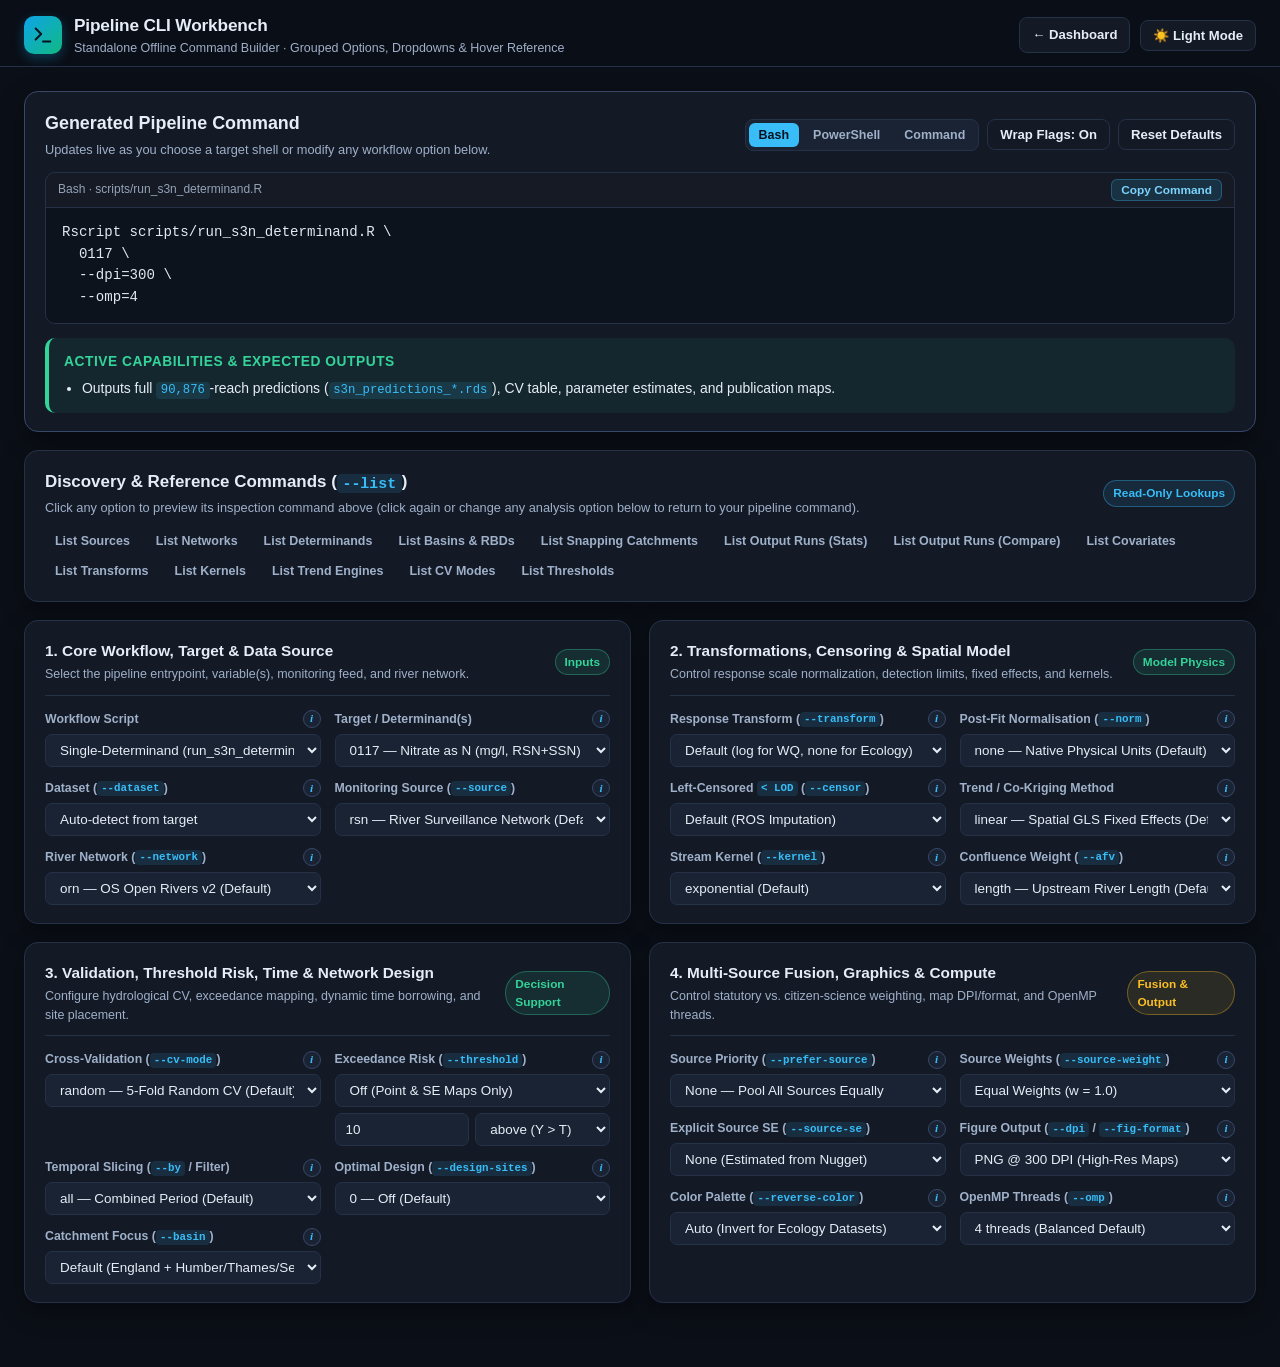
==== cli_workbench/index.html @ 7b0be0b6 "Add web based CLI command picker tool" ====
<!DOCTYPE html>
<html lang="en" data-theme="dark">
<head>
  <meta charset="UTF-8" />
  <meta name="viewport" content="width=device-width, initial-scale=1.0" />
  <title>Pipeline CLI Workbench &middot; Spatial Stream Network Modelling</title>
  <link rel="stylesheet" href="styles.css" />
</head>
<body>

  <!-- Sticky Top Chrome -->
  <header class="top-chrome">
    <div class="header-bar">
      <div class="brand-wrap">
        <div class="brand-logo" aria-hidden="true">
          <svg width="22" height="22" viewBox="0 0 24 24" fill="none" stroke="#06131f" stroke-width="2.2" stroke-linecap="round" stroke-linejoin="round">
            <polyline points="4 17 10 11 4 5"></polyline>
            <line x1="12" y1="19" x2="20" y2="19"></line>
          </svg>
        </div>
        <div>
          <h1 class="brand-title">Pipeline CLI Workbench</h1>
          <p class="brand-sub">Standalone Offline Command Builder &middot; Grouped Options, Dropdowns &amp; Hover Reference</p>
        </div>
      </div>

      <div class="header-controls">
        <a class="btn" href="../modelling_dashboard/index.html" title="Open the Case-Study Modelling Dashboard (when available)">&larr; Dashboard</a>
        <button id="themeToggleBtn" class="btn" type="button" title="Toggle Dark / Light Theme">☀️ Light Mode</button>
      </div>
    </div>
  </header>

  <main class="main-wrap">

    <!-- 1. GENERATED COMMAND BOX (TOP, FULL WIDTH) -->
    <section class="card wb-command-card" aria-labelledby="cmdHeading">
      <div class="card-header">
        <div>
          <h2 id="cmdHeading" class="card-title" style="font-size:1.12rem;">Generated Pipeline Command</h2>
          <p style="margin:2px 0 0; font-size:0.80rem; color:var(--text-secondary);">Updates live as you choose a target shell or modify any workflow option below.</p>
        </div>
        <div class="wb-cmd-controls">
          <div id="wbShellBtns" class="fig-toggle-bar" role="group" aria-label="Target Shell">
            <button class="fig-toggle-btn active" type="button" data-shell="bash">Bash</button>
            <button class="fig-toggle-btn" type="button" data-shell="powershell">PowerShell</button>
            <button class="fig-toggle-btn" type="button" data-shell="cmd">Command</button>
          </div>
          <button id="wbWrapToggleBtn" class="btn" type="button" title="Switch between single-line and multi-line wrapped command">Wrap Flags: On</button>
          <button id="wbResetBtn" class="btn" type="button" title="Reset all options to default values">Reset Defaults</button>
        </div>
      </div>

      <div id="wbWinRBar" class="wb-win-r-bar" hidden>
        <label id="wbWinFullPathLabel" class="wb-win-toggle" for="wbWinFullPath">
          <input id="wbWinFullPath" type="checkbox" />
          <span>Use full <code>Rscript.exe</code> path (if not in PATH)</span>
        </label>
        <div id="wbWinRVersionWrap" class="wb-win-version-wrap is-disabled">
          <label for="wbRVersionSel">R Version:</label>
          <select id="wbRVersionSel" disabled>
            <option value="4.5.0">4.5.0</option>
            <option value="4.4.3" selected>4.4.3</option>
            <option value="4.4.2">4.4.2</option>
            <option value="4.4.1">4.4.1</option>
            <option value="4.4.0">4.4.0</option>
            <option value="4.3.3">4.3.3</option>
            <option value="custom">Custom version or path...</option>
          </select>
          <input id="wbRVersionCustom" type="text" value="" placeholder="e.g. 4.5.1 or D:\R\R-4.4.3\bin\x64\Rscript.exe" hidden disabled />
        </div>
        <span class="info-wrap">
          <button type="button" class="info-tip-btn" aria-label="Info about Windows Rscript path">i</button>
          <span class="info-popover"><strong>Windows Rscript Path</strong>CRAN's Windows installer does not add <code>Rscript.exe</code> to <code>PATH</code> automatically. Enable this option to emit the full path under <code>C:\Program Files\R\R-&lt;ver&gt;\bin\x64\Rscript.exe</code> (using PowerShell's <code>&amp; "..."</code> call operator or Command Prompt's quoted <code>"..."</code>). Choose <em>Custom...</em> for any other version or custom install directory.</span>
        </span>
      </div>

      <div class="code-wrap" style="margin-top:4px;">
        <div class="code-bar">
          <span id="wbCmdTargetScript">Bash &middot; scripts/run_s3n_determinand.R</span>
          <button class="copy-btn" data-copy-target="wbOutputCmd">Copy Command</button>
        </div>
        <pre id="wbOutputCmd" class="wb-cmd-pre"></pre>
      </div>

      <div id="wbNotes" class="interp-box" style="margin-top:12px;">
        <h4>Active Capabilities &amp; Expected Outputs</h4>
        <ul id="wbNotesList"></ul>
      </div>
    </section>

    <!-- 2. DISCOVERY & INSPECTION COMMANDS (--list) -->
    <section id="wbDiscoveryCard" class="card wb-discovery-card" aria-labelledby="discoveryHeading">
      <div class="card-header">
        <div>
          <h2 id="discoveryHeading" class="card-title">Discovery &amp; Reference Commands (<code>--list</code>)</h2>
          <p style="margin:2px 0 0; font-size:0.80rem; color:var(--text-secondary);">Click any option to preview its inspection command above (click again or change any analysis option below to return to your pipeline command).</p>
        </div>
        <span class="pill pill-blue">Read-Only Lookups</span>
      </div>

      <div id="wbListBtns" class="wb-list-btns" role="group" aria-label="List Commands">
        <button class="fig-toggle-btn" type="button" data-list-cmd="sources">List Sources</button>
        <button class="fig-toggle-btn" type="button" data-list-cmd="networks">List Networks</button>
        <button class="fig-toggle-btn" type="button" data-list-cmd="determinands">List Determinands</button>
        <button class="fig-toggle-btn" type="button" data-list-cmd="basins">List Basins &amp; RBDs</button>
        <button class="fig-toggle-btn" type="button" data-list-cmd="catchments">List Snapping Catchments</button>
        <button class="fig-toggle-btn" type="button" data-list-cmd="outputs">List Output Runs (Stats)</button>
        <button class="fig-toggle-btn" type="button" data-list-cmd="comparisons">List Output Runs (Compare)</button>
        <button class="fig-toggle-btn" type="button" data-list-cmd="vars">List Covariates</button>
        <button class="fig-toggle-btn" type="button" data-list-cmd="transforms">List Transforms</button>
        <button class="fig-toggle-btn" type="button" data-list-cmd="kernels">List Kernels</button>
        <button class="fig-toggle-btn" type="button" data-list-cmd="trends">List Trend Engines</button>
        <button class="fig-toggle-btn" type="button" data-list-cmd="cv">List CV Modes</button>
        <button class="fig-toggle-btn" type="button" data-list-cmd="thresholds">List Thresholds</button>
      </div>
    </section>

    <!-- 3. CONFIGURE ANALYSIS (ORGANISED BY FUNCTION / ABILITY) -->
    <section aria-label="Configure Analysis">
      <div class="wb-sections-grid">

        <!-- GROUP 1: CORE WORKFLOW, TARGET & DATA SOURCE -->
        <div class="wb-group-card">
          <div class="wb-group-head">
            <div>
              <h3 class="wb-group-title">1. Core Workflow, Target &amp; Data Source</h3>
              <p class="wb-group-sub">Select the pipeline entrypoint, variable(s), monitoring feed, and river network.</p>
            </div>
            <span class="pill pill-green">Inputs</span>
          </div>
          <div class="form-grid">
            <div class="field" data-applies="all">
              <div class="field-head">
                <label for="wbMode">Workflow Script</label>
                <span class="info-wrap">
                  <button type="button" class="info-tip-btn" aria-label="Info about Workflow Script">i</button>
                  <span class="info-popover"><strong>Workflow Entrypoint</strong><code>run_s3n_determinand.R</code> fits univariate S3N models + maps. <code>run_s3n_cokriging.R</code> fits multivariate Factor-LMC / Colocated co-kriging across 2+ targets. <code>01_preprocess_orn.py</code> snaps monitoring stations onto ORN v2 and computes topology/AFV tables.</span>
                </span>
              </div>
              <select id="wbMode">
                <option value="det">Single-Determinand (run_s3n_determinand.R)</option>
                <option value="cokrig">Multivariate Co-Kriging (run_s3n_cokriging.R)</option>
                <option value="prep">Preprocessing &amp; Snapping (01_preprocess_orn.py)</option>
              </select>
            </div>

            <div class="field" data-applies="det,cokrig">
              <div class="field-head">
                <label for="wbTargetSel">Target / Determinand(s)</label>
                <span class="info-wrap">
                  <button type="button" class="info-tip-btn" aria-label="Info about Target determinands">i</button>
                  <span class="info-popover"><strong>Target Code(s)</strong>Includes all numerical RSN &amp; SSN determinands grouped by category: <strong>Water Quality</strong> (nutrients, ions, metals, pesticides, PFAS), <strong>Biology</strong> (<code>inverts</code>, <code>macrophytes</code>, <code>diatoms</code>), <strong>Habitat</strong> (<code>rhs</code>), <strong>Organics</strong> (<code>lcms</code>), and Co-Kriging suites. Select a specific <code>--dataset</code> to filter the list, or choose <em>Custom...</em>.</span>
                </span>
              </div>
              <select id="wbTargetSel">
                <option value="0117">0117 — Nitrate as N (mg/l, RSN+SSN)</option>
                <option value="custom">Custom determinand code / CAS / index...</option>
              </select>
              <input id="wbTargetCustom" class="wb-custom-sub" type="text" value="0117" placeholder="e.g. 0117, whpt_aspt, or 206440 (LCMS CAS)" hidden />
            </div>

            <div class="field" data-applies="all">
              <div class="field-head">
                <label for="wbDataset">Dataset (<code>--dataset</code>)</label>
                <span class="info-wrap">
                  <button type="button" class="info-tip-btn" aria-label="Info about Dataset flag">i</button>
                  <span class="info-popover"><strong>Observation Modality (<code>--dataset</code>)</strong>Routes to the appropriate sample table: <code>wq</code> (water chemistry), <code>inverts</code> (WHPT), <code>diatoms</code>, <code>macrophytes</code>, <code>rhs</code> (River Habitat), or <code>lcms</code> (organic pollutants). <em>Auto-detect</em> infers the dataset automatically from target code.</span>
                </span>
              </div>
              <select id="wbDataset">
                <option value="auto">Auto-detect from target</option>
                <option value="wq">wq (Water Chemistry)</option>
                <option value="inverts">inverts (Macroinvertebrates)</option>
                <option value="diatoms">diatoms (Diatom Indices)</option>
                <option value="macrophytes">macrophytes (Macrophyte Indices)</option>
                <option value="rhs">rhs (River Habitat Surveys)</option>
                <option value="lcms">lcms (LCMS/GCMS Organics)</option>
              </select>
            </div>

            <div class="field" data-applies="all">
              <div class="field-head">
                <label for="wbSourceSel">Monitoring Source (<code>--source</code>)</label>
                <span class="info-wrap">
                  <button type="button" class="info-tip-btn" aria-label="Info about Source flag">i</button>
                  <span class="info-popover"><strong>Sample Network (<code>--source</code>)</strong>Combine networks with <code>+</code>. Options include statutory <code>rsn</code> (River Surveillance Network), <code>ssn</code> (Small Streams), <code>rss</code> (union), and custom/citizen feeds like <code>waterblitz_tobit</code> prepared with <code>format_custom_data.py</code>.</span>
                </span>
              </div>
              <select id="wbSourceSel">
                <option value="rsn">rsn — River Surveillance Network (Default)</option>
                <option value="ssn">ssn — Small Streams Network</option>
                <option value="rss">rss — Statutory Union (RSN + SSN)</option>
                <option value="rsn+ssn">rsn+ssn — Composite RSN + SSN</option>
                <option value="rsn+ssn+waterblitz_tobit">rsn+ssn+waterblitz_tobit — Statutory + Citizen Fusion</option>
                <option value="custom">Custom source spec...</option>
              </select>
              <input id="wbSourceCustom" class="wb-custom-sub" type="text" value="rsn" placeholder="e.g. rsn+my_custom_source" hidden />
            </div>

            <div class="field" data-applies="all">
              <div class="field-head">
                <label for="wbNetworkSel">River Network (<code>--network</code>)</label>
                <span class="info-wrap">
                  <button type="button" class="info-tip-btn" aria-label="Info about Network flag">i</button>
                  <span class="info-popover"><strong>Stream Topology (<code>--network</code>)</strong><code>orn</code> selects England's Ordnance Survey Open Rivers Network v2 (<code>90,876+</code> directed reaches). Switch to <em>Custom...</em> for a Bring-Your-Own-Water-Network (<code>BYOWN</code>) profile registered in <code>configs/networks/</code>.</span>
                </span>
              </div>
              <select id="wbNetworkSel">
                <option value="orn">orn — OS Open Rivers v2 (Default)</option>
                <option value="custom">Custom BYOWN network ID...</option>
              </select>
              <input id="wbNetworkCustom" class="wb-custom-sub" type="text" value="" placeholder="e.g. my_basin_net" hidden />
            </div>
          </div>
        </div>

        <!-- GROUP 2: TRANSFORM, CENSORING & SPATIAL ENGINE -->
        <div class="wb-group-card">
          <div class="wb-group-head">
            <div>
              <h3 class="wb-group-title">2. Transformations, Censoring &amp; Spatial Model</h3>
              <p class="wb-group-sub">Control response scale normalization, detection limits, fixed effects, and kernels.</p>
            </div>
            <span class="pill pill-green">Model Physics</span>
          </div>
          <div class="form-grid">
            <div class="field" data-applies="all">
              <div class="field-head">
                <label for="wbTransform">Response Transform (<code>--transform</code>)</label>
                <span class="info-wrap">
                  <button type="button" class="info-tip-btn" aria-label="Info about Transform flag">i</button>
                  <span class="info-popover"><strong>Normalization Scale (<code>--transform</code>)</strong>Defaults to <code>log</code> for WQ (ensures positivity on skewed concentrations) and <code>none</code> for ecology. Use <code>boxcox</code> for Profile-MLE optimal power &lambda;, <code>yeojohnson</code> if data contain zeroes/negatives, or <code>sqrt</code> for moderate right skew.</span>
                </span>
              </div>
              <select id="wbTransform">
                <option value="default">Default (log for WQ, none for Ecology)</option>
                <option value="log">log — Natural Logarithm ln(y)</option>
                <option value="boxcox">boxcox — Profile-MLE Box-Cox (&lambda;)</option>
                <option value="yeojohnson">yeojohnson — Profile-MLE Yeo-Johnson</option>
                <option value="sqrt">sqrt — Square Root</option>
                <option value="cbrt">cbrt — Cube Root</option>
                <option value="logit">logit — Proportions / Bounded Indices</option>
                <option value="asin">asin — Arcsine Square-Root</option>
                <option value="none">none — Raw Un-Transformed Units</option>
              </select>
            </div>

            <div class="field" data-applies="det">
              <div class="field-head">
                <label for="wbNorm">Post-Fit Normalisation (<code>--norm</code>)</label>
                <span class="info-wrap">
                  <button type="button" class="info-tip-btn" aria-label="Info about Norm flag">i</button>
                  <span class="info-popover"><strong>Dimensionless Display Scale (<code>--norm</code>)</strong>Adds dimensionless comparison columns &amp; maps while fitting in standard model units. <code>robust_zscore</code> ((x &minus; median) / 1.4826&middot;MAD) highlights local sub-catchment anomalies resistant to extreme outliers.</span>
                </span>
              </div>
              <select id="wbNorm">
                <option value="none">none — Native Physical Units (Default)</option>
                <option value="robust_zscore">robust_zscore — National Median / MAD Z-Score</option>
                <option value="zscore">zscore — National Mean / SD Z-Score</option>
                <option value="minmax">minmax — Scaled [0, 1] Range</option>
                <option value="percentile">percentile — Empirical Rank (0–100%)</option>
              </select>
            </div>

            <div class="field" data-applies="det,prep">
              <div class="field-head">
                <label for="wbCensor">Left-Censored <code>&lt; LOD</code> (<code>--censor</code>)</label>
                <span class="info-wrap">
                  <button type="button" class="info-tip-btn" aria-label="Info about Censor flag">i</button>
                  <span class="info-popover"><strong>Non-Detect Handling (<code>--censor</code>)</strong><code>ros</code> uses Regression on Order Statistics; <code>ros_site</code> fits separate ROS curves per station; <code>em</code> activates iterative <strong>Spatial Tobit EM kriging</strong> incorporating spatial neighbors around censored/range intervals.</span>
                </span>
              </div>
              <select id="wbCensor">
                <option value="default">Default (ROS Imputation)</option>
                <option value="ros">ros — Global Log-Probability ROS</option>
                <option value="ros_site">ros_site — Site-Level Hierarchical ROS</option>
                <option value="em">em — Spatial Tobit EM Censored Kriging</option>
                <option value="half">half — 0.5 &times; Detection Limit</option>
                <option value="dl">dl — Face-Value Detection Limit</option>
              </select>
            </div>

            <div class="field" data-applies="det,cokrig">
              <div class="field-head">
                <label for="wbTrend">Trend / Co-Kriging Method</label>
                <span class="info-wrap">
                  <button type="button" class="info-tip-btn" aria-label="Info about Trend or Co-Kriging Method">i</button>
                  <span class="info-popover"><strong>Mean Structure / Joint Engine</strong>For single-determinand runs: sets <code>--trend=linear|gam|spline|rf|gbm</code> (GAM/RF/GBM apply orthogonal out-of-fold spatial residual kriging). For Co-Kriging runs: switches <code>--method=lmc</code> (Factor-LMC Joint NNGP) vs. <code>colocated</code>.</span>
                </span>
              </div>
              <select id="wbTrend">
                <option value="linear">linear — Spatial GLS Fixed Effects (Default)</option>
                <option value="gam">gam — REML Penalised Cubic Splines (GAM+S3N)</option>
                <option value="spline">spline — GCV Natural Regression Splines</option>
                <option value="rf">rf — Random Forest + Orthogonal Kriging</option>
                <option value="gbm">gbm — Gradient Boosted Trees + Kriging</option>
                <option value="lmc">lmc — Co-Kriging Factor-LMC Joint NNGP</option>
                <option value="colocated">colocated — Co-Kriging Primary Anchor Mode</option>
              </select>
            </div>

            <div class="field" data-applies="det,cokrig">
              <div class="field-head">
                <label for="wbKernel">Stream Kernel (<code>--kernel</code>)</label>
                <span class="info-wrap">
                  <button type="button" class="info-tip-btn" aria-label="Info about Kernel flag">i</button>
                  <span class="info-popover"><strong>Spatial Correlation Decay (<code>--kernel</code>)</strong>Shape of covariance decay along stream distance. <code>auto</code> evaluates Exponential, Spherical, Mariah, and Linear with sill kernels via Profile Likelihood and picks the best fit per domain.</span>
                </span>
              </div>
              <select id="wbKernel">
                <option value="exponential">exponential (Default)</option>
                <option value="auto">auto — Profile MLE Best Kernel</option>
                <option value="spherical">spherical — Finite Range Cutoff</option>
                <option value="mariah">mariah — Long-Tail Hyperbolic</option>
                <option value="linear">linear — Linear with Sill</option>
              </select>
            </div>

            <div class="field" data-applies="det,cokrig">
              <div class="field-head">
                <label for="wbAfv">Confluence Weight (<code>--afv</code>)</label>
                <span class="info-wrap">
                  <button type="button" class="info-tip-btn" aria-label="Info about AFV flag">i</button>
                  <span class="info-popover"><strong>Additive Function Value (<code>--afv</code>)</strong>Determines how Tail-Up variance splits at river confluences: equal upstream network length (<code>length</code>), Shreve stream order magnitude (<code>shreve</code>), or orographic rainfall + aquifer permeability proxy (<code>hydro_yield</code>).</span>
                </span>
              </div>
              <select id="wbAfv">
                <option value="length">length — Upstream River Length (Default)</option>
                <option value="shreve">shreve — Shreve Link Magnitude</option>
                <option value="hydro_yield">hydro_yield — Orographic + Aquifer Proxy</option>
              </select>
            </div>
          </div>
        </div>

        <!-- GROUP 3: VALIDATION, RISK, TEMPORAL & MONITORING DESIGN -->
        <div class="wb-group-card">
          <div class="wb-group-head">
            <div>
              <h3 class="wb-group-title">3. Validation, Threshold Risk, Time &amp; Network Design</h3>
              <p class="wb-group-sub">Configure hydrological CV, exceedance mapping, dynamic time borrowing, and site placement.</p>
            </div>
            <span class="pill pill-green">Decision Support</span>
          </div>
          <div class="form-grid">
            <div class="field" data-applies="det,cokrig">
              <div class="field-head">
                <label for="wbCvMode">Cross-Validation (<code>--cv-mode</code>)</label>
                <span class="info-wrap">
                  <button type="button" class="info-tip-btn" aria-label="Info about CV Mode flag">i</button>
                  <span class="info-popover"><strong>Holdout Validation Strategy (<code>--cv-mode</code>)</strong><code>random</code> uses 5-fold random splits; <code>spatial</code> uses K-means geographic blocks; <code>catchment</code> tests whole-basin extrapolation; <code>downstream</code> / <code>upstream</code> test flow-direction generalization.</span>
                </span>
              </div>
              <select id="wbCvMode">
                <option value="random">random — 5-Fold Random CV (Default)</option>
                <option value="spatial">spatial — K-Means Spatial Blocks</option>
                <option value="catchment">catchment — Leave-Catchment-Out CV</option>
                <option value="downstream">downstream — Hold Out Lower Reaches</option>
                <option value="upstream">upstream — Hold Out Headwaters</option>
              </select>
            </div>

            <div class="field" data-applies="det,cokrig">
              <div class="field-head">
                <label for="wbThresholdSel">Exceedance Risk (<code>--threshold</code>)</label>
                <span class="info-wrap">
                  <button type="button" class="info-tip-btn" aria-label="Info about Threshold flag">i</button>
                  <span class="info-popover"><strong>5-Tier Threshold Probability Mapping</strong>Computes reach-level Gaussian exceedance probability <code>P(Y &gt; T)</code> (or <code>&lt; T</code>) using S3N mean &amp; SE. <code>uk</code> auto-loads indicative thresholds (e.g. <code>11.3 mg/L</code> Nitrate, <code>0.069 mg/L</code> PO4, <code>6.0 mg/L</code> DO, <code>5.0</code> WHPT).</span>
                </span>
              </div>
              <select id="wbThresholdSel">
                <option value="none">Off (Point &amp; SE Maps Only)</option>
                <option value="uk">uk — Auto Indicative UK Standards</option>
                <option value="custom">Custom numeric threshold...</option>
              </select>
              <div id="wbThresholdCustomWrap" class="wb-custom-row" hidden>
                <input id="wbThresholdVal" type="number" step="any" value="10" placeholder="Threshold value" />
                <select id="wbThresholdDir">
                  <option value="above">above (Y &gt; T)</option>
                  <option value="below">below (Y &lt; T)</option>
                </select>
              </div>
            </div>

            <div class="field" data-applies="det">
              <div class="field-head">
                <label for="wbTemporal">Temporal Slicing (<code>--by</code> / Filter)</label>
                <span class="info-wrap">
                  <button type="button" class="info-tip-btn" aria-label="Info about Temporal flag">i</button>
                  <span class="info-popover"><strong>Spatio-Temporal Batching (<code>--by</code>)</strong>Slices data by season, year, or month with synchronized colorbars and <code>fig6</code> trend slopes. Adding <code>--st-borrow</code> applies precision-weighted exponential smoothing across consecutive slices.</span>
                </span>
              </div>
              <select id="wbTemporal">
                <option value="all">all — Combined Period (Default)</option>
                <option value="by_season">--by=season --st-borrow (4 Seasons + Trends)</option>
                <option value="by_year">--by=year --st-borrow (Annual + Trends)</option>
                <option value="by_month">--by=month --st-borrow (Monthly Cycle)</option>
                <option value="season_winter">--season=winter (Single Season Filter)</option>
                <option value="year_2024">--year=2024 (Single Year Filter)</option>
              </select>
            </div>

            <div class="field" data-applies="det">
              <div class="field-head">
                <label for="wbDesignSites">Optimal Design (<code>--design-sites</code>)</label>
                <span class="info-wrap">
                  <button type="button" class="info-tip-btn" aria-label="Info about Design Sites flag">i</button>
                  <span class="info-popover"><strong>Active-Learning Site Placement (<code>--design-sites=K</code>)</strong>Runs OpenMP C++ greedy Schur-complement selection (<code>C_s3n_optimal_design</code>) to rank top <code>K</code> unmonitored reaches maximizing variance reduction and renders <code>fig_optimal_design_*</code> maps.</span>
                </span>
              </div>
              <select id="wbDesignSites">
                <option value="0">0 — Off (Default)</option>
                <option value="15">15 — Top-15 Recommended Reaches + Maps</option>
                <option value="25">25 — Top-25 Recommended Reaches + Maps</option>
                <option value="50">50 — National Top-50 Design + Maps</option>
                <option value="100">100 — Comprehensive Top-100 Design</option>
              </select>
            </div>

            <div class="field" data-applies="det">
              <div class="field-head">
                <label for="wbBasinSel">Catchment Focus (<code>--basin</code>)</label>
                <span class="info-wrap">
                  <button type="button" class="info-tip-btn" aria-label="Info about Basin flag">i</button>
                  <span class="info-popover"><strong>Extra Basin Maps &amp; Metrics (<code>--basin</code>)</strong>All England + Humber + Thames + Severn are always fitted. Pick a river name (e.g. <code>Eden</code>) or numeric <code>CatchID</code> (e.g. <code>3125</code>) to render high-resolution dedicated basin figures (<code>fig5+</code>) and design rankings.</span>
                </span>
              </div>
              <select id="wbBasinSel">
                <option value="none">Default (England + Humber/Thames/Severn)</option>
                <option value="Eden">Eden — River Eden (CatchID 3125)</option>
                <option value="Wye">Wye — River Wye</option>
                <option value="Trent">Trent — River Trent</option>
                <option value="custom">Custom river name or CatchID...</option>
              </select>
              <input id="wbBasinCustom" class="wb-custom-sub" type="text" value="" placeholder="e.g. Eden,Wye or 3125" hidden />
            </div>
          </div>
        </div>

        <!-- GROUP 4: MULTI-SOURCE FUSION, GRAPHICS & COMPUTE -->
        <div class="wb-group-card">
          <div class="wb-group-head">
            <div>
              <h3 class="wb-group-title">4. Multi-Source Fusion, Graphics &amp; Compute</h3>
              <p class="wb-group-sub">Control statutory vs. citizen-science weighting, map DPI/format, and OpenMP threads.</p>
            </div>
            <span class="pill pill-amber">Fusion &amp; Output</span>
          </div>
          <div class="form-grid">
            <div class="field" data-applies="det,cokrig">
              <div class="field-head">
                <label for="wbPreferSel">Source Priority (<code>--prefer-source</code>)</label>
                <span class="info-wrap">
                  <button type="button" class="info-tip-btn" aria-label="Info about Prefer Source flag">i</button>
                  <span class="info-popover"><strong>Reach De-Duplication Priority (<code>--prefer-source</code>)</strong>When statutory (<code>rsn</code>, <code>ssn</code>) and citizen-science stations share the same reach, drops lower-priority observations on co-located reaches so statutory labs anchor those locations.</span>
                </span>
              </div>
              <select id="wbPreferSel">
                <option value="">None — Pool All Sources Equally</option>
                <option value="rsn">rsn — Statutory RSN Priority</option>
                <option value="rsn,ssn">rsn,ssn — Statutory RSN + SSN Priority</option>
                <option value="custom">Custom priority list...</option>
              </select>
              <input id="wbPreferCustom" class="wb-custom-sub" type="text" value="" placeholder="e.g. rsn,ssn" hidden />
            </div>

            <div class="field" data-applies="det,cokrig">
              <div class="field-head">
                <label for="wbWeightSel">Source Weights (<code>--source-weight</code>)</label>
                <span class="info-wrap">
                  <button type="button" class="info-tip-btn" aria-label="Info about Source Weight flag">i</button>
                  <span class="info-popover"><strong>Reliability Weighting (<code>--source-weight</code>)</strong>Applies analytic variance inflation <code>V_wt = (1/w &minus; 1)&tau;&sup2;</code> per source (<code>0 &lt; w &le; 1</code>). Setting <code>waterblitz:0.25</code> injects <code>3&tau;&sup2;</code> extra measurement variance so citizen-science noise does not distort statutory fits.</span>
                </span>
              </div>
              <select id="wbWeightSel">
                <option value="">Equal Weights (w = 1.0)</option>
                <option value="rsn:1,ssn:0.75">rsn:1,ssn:0.75 — Mild SSN Down-Weight</option>
                <option value="rsn:1,ssn:1,waterblitz:0.25">rsn:1,ssn:1,waterblitz:0.25 — 4x Citizen Penalty</option>
                <option value="custom">Custom source weights...</option>
              </select>
              <input id="wbWeightCustom" class="wb-custom-sub" type="text" value="" placeholder="e.g. rsn:1,waterblitz:0.35" hidden />
            </div>

            <div class="field" data-applies="det,cokrig">
              <div class="field-head">
                <label for="wbSeSel">Explicit Source SE (<code>--source-se</code>)</label>
                <span class="info-wrap">
                  <button type="button" class="info-tip-btn" aria-label="Info about Source SE flag">i</button>
                  <span class="info-popover"><strong>Known Analytical Noise Floor (<code>--source-se</code>)</strong>Injects explicit model-scale standard error (&sigma;_source&sup2;) on top of nugget variance via the weighted C++ solver. Useful when test kits or sensors have calibrated lab error bars.</span>
                </span>
              </div>
              <select id="wbSeSel">
                <option value="">None (Estimated from Nugget)</option>
                <option value="rsn:0.05,waterblitz:0.40">rsn:0.05,waterblitz:0.40 — Lab vs. Kit SE</option>
                <option value="custom">Custom source SE map...</option>
              </select>
              <input id="wbSeCustom" class="wb-custom-sub" type="text" value="" placeholder="e.g. rsn:0.05,waterblitz:0.4" hidden />
            </div>

            <div class="field" data-applies="det,cokrig">
              <div class="field-head">
                <label for="wbFormat">Figure Output (<code>--dpi</code> / <code>--fig-format</code>)</label>
                <span class="info-wrap">
                  <button type="button" class="info-tip-btn" aria-label="Info about Figure Output flag">i</button>
                  <span class="info-popover"><strong>Publication Graphics Mode</strong>Use <code>PNG @ 300 DPI</code> for crisp 90k-reach national stream maps (fast rasterization), <code>SVG</code> for resolution-independent vector diagnostics &amp; small basins, or <code>PDF</code> for print typesetting.</span>
                </span>
              </div>
              <select id="wbFormat">
                <option value="png_300">PNG @ 300 DPI (High-Res Maps)</option>
                <option value="png_200">PNG @ 200 DPI (Default Fast)</option>
                <option value="svg">SVG (Scalable Vector Graphics)</option>
                <option value="pdf">PDF (Vector Print Export)</option>
              </select>
            </div>

            <div class="field" data-applies="det">
              <div class="field-head">
                <label for="wbPalette">Color Palette (<code>--reverse-color</code>)</label>
                <span class="info-wrap">
                  <button type="button" class="info-tip-btn" aria-label="Info about Palette flag">i</button>
                  <span class="info-popover"><strong>Color Gradient Polarity</strong>Standard renders cool blue (low) &rarr; warm crimson (high), ideal for pollutants. <code>--reverse-color</code> flips the gradient so low ecological scores (like impaired <code>WHPT ASPT</code> or Dissolved Oxygen) glow warning red.</span>
                </span>
              </div>
              <select id="wbPalette">
                <option value="auto">Auto (Invert for Ecology Datasets)</option>
                <option value="standard">Standard (Blue-Low &rarr; Red-High)</option>
                <option value="reverse">Force --reverse-color (Red-Low &rarr; Blue-High)</option>
              </select>
            </div>

            <div class="field" data-applies="det,cokrig">
              <div class="field-head">
                <label for="wbOmp">OpenMP Threads (<code>--omp</code>)</label>
                <span class="info-wrap">
                  <button type="button" class="info-tip-btn" aria-label="Info about OpenMP flag">i</button>
                  <span class="info-popover"><strong>Parallel C++ Compute (<code>--omp</code>)</strong>Controls thread count inside <code>s3n_fast_neighbors.so</code> for NNGP likelihood, kriging prediction, weighted Co-Kriging, and Greedy Optimal Monitoring Design. Use <code>4</code> on laptops or <code>8+</code> on workstations.</span>
                </span>
              </div>
              <select id="wbOmp">
                <option value="4">4 threads (Balanced Default)</option>
                <option value="8">8 threads (Workstation Fast)</option>
                <option value="1">1 thread (Low-Memory Safe)</option>
              </select>
            </div>
          </div>
        </div>

      </div>
    </section>

  </main>

  <script src="targets.js"></script>
  <script src="workbench.js"></script>
</body>
</html>
---- cli_workbench/styles.css ----
/* ==========================================================================
   Spatial Stream Network Modelling Dashboard - Standalone Styles (No CDN)
   Defaults to Dark Theme; toggles cleanly to Light Theme via [data-theme]
   ========================================================================== */

:root {
  --bg-page: #0b0f17;
  --bg-surface: #131a26;
  --bg-elevated: #1a2333;
  --bg-code: #0d131d;
  --border-subtle: #253147;
  --border-strong: #374868;
  --text-primary: #e6edf7;
  --text-secondary: #9fb0c9;
  --text-muted: #70829e;
  --accent-primary: #38bdf8;
  --accent-secondary: #34d399;
  --accent-warn: #fbbf24;
  --accent-danger: #f87171;
  --accent-purple: #a78bfa;
  --shadow-card: 0 8px 24px rgba(0, 0, 0, 0.35);
  --shadow-modal: 0 24px 64px rgba(0, 0, 0, 0.72);
  --radius-lg: 14px;
  --radius-md: 10px;
  --radius-sm: 6px;
  --font-sans: -apple-system, BlinkMacSystemFont, "Segoe UI", Roboto, Oxygen, Ubuntu, Cantarell, sans-serif;
  --font-mono: ui-monospace, SFMono-Regular, Menlo, Monaco, Consolas, "Liberation Mono", monospace;
}

[data-theme="light"] {
  --bg-page: #f4f7fb;
  --bg-surface: #ffffff;
  --bg-elevated: #eef3f9;
  --bg-code: #0f172a;
  --border-subtle: #d8e1ee;
  --border-strong: #b8c7dc;
  --text-primary: #0f172a;
  --text-secondary: #3b4b63;
  --text-muted: #64748b;
  --accent-primary: #0284c7;
  --accent-secondary: #059669;
  --accent-warn: #d97706;
  --accent-danger: #dc2626;
  --accent-purple: #7c3aed;
  --shadow-card: 0 4px 16px rgba(15, 23, 42, 0.07);
  --shadow-modal: 0 24px 64px rgba(15, 23, 42, 0.35);
}

*, *::before, *::after { box-sizing: border-box; }

html, body {
  margin: 0;
  padding: 0;
  background: var(--bg-page);
  color: var(--text-primary);
  font-family: var(--font-sans);
  line-height: 1.55;
  -webkit-font-smoothing: antialiased;
}

a { color: var(--accent-primary); text-decoration: none; }
a:hover { text-decoration: underline; }
code {
  font-family: var(--font-mono);
  font-size: 0.88em;
  background: rgba(56, 189, 248, 0.12);
  color: var(--accent-primary);
  padding: 0.12em 0.38em;
  border-radius: 4px;
}

/* Sticky Header & Tabs */
.top-chrome {
  position: sticky;
  top: 0;
  z-index: 100;
  background: rgba(11, 15, 23, 0.92);
  backdrop-filter: blur(10px);
  border-bottom: 1px solid var(--border-subtle);
}

[data-theme="light"] .top-chrome {
  background: rgba(255, 255, 255, 0.94);
}

.header-bar {
  max-width: 1420px;
  margin: 0 auto;
  padding: 12px 24px 8px;
  display: flex;
  flex-wrap: wrap;
  align-items: center;
  justify-content: space-between;
  gap: 14px;
}

.brand-wrap {
  display: flex;
  align-items: center;
  gap: 12px;
}

.brand-logo {
  width: 38px;
  height: 38px;
  border-radius: 10px;
  background: linear-gradient(135deg, #0ea5e9, #10b981);
  display: grid;
  place-items: center;
  flex-shrink: 0;
  box-shadow: 0 4px 12px rgba(14, 165, 233, 0.3);
}

.brand-title {
  margin: 0;
  font-size: 1.08rem;
  font-weight: 700;
  letter-spacing: -0.01em;
}

.brand-sub {
  margin: 0;
  font-size: 0.78rem;
  color: var(--text-secondary);
}

.header-controls {
  display: flex;
  align-items: center;
  gap: 10px;
  flex-wrap: wrap;
}

.search-box {
  position: relative;
}

.search-input {
  width: 250px;
  padding: 7px 12px;
  border-radius: 8px;
  border: 1px solid var(--border-subtle);
  background: var(--bg-surface);
  color: var(--text-primary);
  font-size: 0.85rem;
  outline: none;
  transition: border-color 0.15s;
}

.search-input:focus { border-color: var(--accent-primary); }

.search-dropdown {
  position: absolute;
  top: calc(100% + 6px);
  right: 0;
  width: 360px;
  max-height: 360px;
  overflow-y: auto;
  background: var(--bg-surface);
  border: 1px solid var(--border-strong);
  border-radius: var(--radius-md);
  box-shadow: var(--shadow-modal);
  display: none;
  z-index: 200;
}

.search-dropdown.open { display: block; }

.search-item {
  display: block;
  width: 100%;
  text-align: left;
  padding: 9px 12px;
  border: 0;
  border-bottom: 1px solid var(--border-subtle);
  background: transparent;
  color: var(--text-primary);
  cursor: pointer;
  font-size: 0.84rem;
}

.search-item:hover { background: var(--bg-elevated); }
.search-item small { display: block; color: var(--text-secondary); font-size: 0.75rem; margin-top: 2px; }

.btn {
  display: inline-flex;
  align-items: center;
  gap: 6px;
  padding: 7px 12px;
  border-radius: 8px;
  border: 1px solid var(--border-subtle);
  background: var(--bg-surface);
  color: var(--text-primary);
  font-size: 0.82rem;
  font-weight: 600;
  cursor: pointer;
  transition: border-color 0.15s, background 0.15s, transform 0.1s;
}

.btn:hover { border-color: var(--accent-primary); background: var(--bg-elevated); }
.btn-primary { background: var(--accent-primary); color: #06131f; border-color: transparent; }
.btn-primary:hover { filter: brightness(1.08); background: var(--accent-primary); }

/* Tab Strip */
.tab-strip {
  max-width: 1420px;
  margin: 0 auto;
  padding: 0 24px;
  display: flex;
  gap: 4px;
  overflow-x: auto;
  scrollbar-width: thin;
}

.tab-btn {
  appearance: none;
  background: transparent;
  border: 0;
  border-bottom: 2px solid transparent;
  color: var(--text-secondary);
  font-size: 0.85rem;
  font-weight: 600;
  padding: 10px 14px;
  cursor: pointer;
  white-space: nowrap;
  transition: color 0.15s, border-color 0.15s;
}

.tab-btn:hover { color: var(--text-primary); }
.tab-btn.active {
  color: var(--accent-primary);
  border-bottom-color: var(--accent-primary);
}

/* Main Content */
.main-wrap {
  max-width: 1420px;
  margin: 0 auto;
  padding: 24px 24px 64px;
}

.tab-panel { display: none; animation: fadeIn 0.18s ease-out; }
.tab-panel.active { display: block; }

@keyframes fadeIn {
  from { opacity: 0; transform: translateY(4px); }
  to { opacity: 1; transform: translateY(0); }
}

/* Section Heroes & KPIs */
.hero-card {
  background: linear-gradient(135deg, rgba(56, 189, 248, 0.09), rgba(52, 211, 153, 0.06));
  border: 1px solid var(--border-subtle);
  border-radius: var(--radius-lg);
  padding: 22px 24px;
  margin-bottom: 20px;
}

.hero-eyebrow {
  display: inline-block;
  font-size: 0.74rem;
  font-weight: 700;
  text-transform: uppercase;
  letter-spacing: 0.07em;
  color: var(--accent-secondary);
  margin-bottom: 6px;
}

.hero-card h2 {
  margin: 0 0 8px;
  font-size: 1.52rem;
  letter-spacing: -0.02em;
}

.hero-card p {
  margin: 0;
  color: var(--text-secondary);
  max-width: 960px;
}

.kpi-grid {
  display: grid;
  grid-template-columns: repeat(auto-fit, minmax(195px, 1fr));
  gap: 14px;
  margin-bottom: 22px;
}

.kpi-card {
  background: var(--bg-surface);
  border: 1px solid var(--border-subtle);
  border-radius: var(--radius-md);
  padding: 15px 16px;
  box-shadow: var(--shadow-card);
}

.kpi-label {
  font-size: 0.76rem;
  font-weight: 600;
  color: var(--text-muted);
  text-transform: uppercase;
  letter-spacing: 0.04em;
}

.kpi-val {
  font-size: 1.48rem;
  font-weight: 750;
  margin: 4px 0 2px;
  color: var(--text-primary);
}

.kpi-note {
  font-size: 0.79rem;
  color: var(--text-secondary);
}

/* Cards & Grids */
.grid-2 {
  display: grid;
  grid-template-columns: repeat(2, minmax(0, 1fr));
  gap: 18px;
  margin-bottom: 20px;
}

.grid-3 {
  display: grid;
  grid-template-columns: repeat(3, minmax(0, 1fr));
  gap: 16px;
  margin-bottom: 20px;
}

@media (max-width: 1024px) {
  .grid-2, .grid-3 { grid-template-columns: 1fr; }
}

.card {
  background: var(--bg-surface);
  border: 1px solid var(--border-subtle);
  border-radius: var(--radius-lg);
  padding: 18px 20px;
  box-shadow: var(--shadow-card);
  margin-bottom: 20px;
}

.grid-2 .card, .grid-3 .card { margin-bottom: 0; }

.card-header {
  display: flex;
  flex-wrap: wrap;
  align-items: center;
  justify-content: space-between;
  gap: 10px;
  margin-bottom: 12px;
}

.card-title {
  margin: 0;
  font-size: 1.06rem;
  font-weight: 700;
}

.pill {
  display: inline-flex;
  align-items: center;
  gap: 5px;
  font-size: 0.74rem;
  font-weight: 600;
  padding: 3px 9px;
  border-radius: 999px;
  background: var(--bg-elevated);
  border: 1px solid var(--border-subtle);
  color: var(--text-secondary);
}

.pill-blue { color: var(--accent-primary); border-color: rgba(56, 189, 248, 0.35); background: rgba(56, 189, 248, 0.1); }
.pill-green { color: var(--accent-secondary); border-color: rgba(52, 211, 153, 0.35); background: rgba(52, 211, 153, 0.1); }
.pill-amber { color: var(--accent-warn); border-color: rgba(251, 191, 36, 0.35); background: rgba(251, 191, 36, 0.1); }

/* Code Blocks */
.code-wrap {
  position: relative;
  background: var(--bg-code);
  border: 1px solid var(--border-subtle);
  border-radius: var(--radius-md);
  overflow: hidden;
  margin: 10px 0 14px;
}

.code-bar {
  display: flex;
  align-items: center;
  justify-content: space-between;
  padding: 6px 12px;
  background: rgba(255, 255, 255, 0.03);
  border-bottom: 1px solid var(--border-subtle);
  font-size: 0.75rem;
  color: #94a3b8;
}

.copy-btn {
  background: rgba(56, 189, 248, 0.15);
  color: #7dd3fc;
  border: 1px solid rgba(56, 189, 248, 0.3);
  border-radius: 6px;
  padding: 3px 9px;
  font-size: 0.74rem;
  font-weight: 600;
  cursor: pointer;
}
.copy-btn:hover { background: rgba(56, 189, 248, 0.25); }

pre {
  margin: 0;
  padding: 12px 14px;
  overflow-x: auto;
  font-family: var(--font-mono);
  font-size: 0.82rem;
  line-height: 1.5;
  color: #e2e8f0;
}

/* Figure Viewer & Toggle Controls */
.fig-toggle-bar {
  display: inline-flex;
  gap: 4px;
  background: var(--bg-elevated);
  padding: 3px;
  border-radius: 8px;
  border: 1px solid var(--border-subtle);
}

.fig-toggle-btn {
  border: 0;
  background: transparent;
  color: var(--text-secondary);
  font-size: 0.78rem;
  font-weight: 600;
  padding: 5px 10px;
  border-radius: 6px;
  cursor: pointer;
}

.fig-toggle-btn.active {
  background: var(--accent-primary);
  color: #06131f;
}

.figure-frame {
  background: #ffffff;
  border-radius: var(--radius-md);
  border: 1px solid var(--border-strong);
  padding: 8px;
  cursor: zoom-in;
  position: relative;
  overflow: hidden;
  transition: transform 0.15s, box-shadow 0.15s;
}

.figure-frame:hover {
  box-shadow: 0 10px 28px rgba(56, 189, 248, 0.18);
}

.figure-frame img {
  display: block;
  width: 100%;
  height: auto;
  border-radius: 4px;
}

.figure-caption {
  margin-top: 8px;
  font-size: 0.81rem;
  color: var(--text-secondary);
  display: flex;
  justify-content: space-between;
  align-items: center;
  gap: 10px;
  flex-wrap: wrap;
}

/* Suggested Interpretation Callout */
.interp-box {
  margin-top: 14px;
  padding: 13px 15px;
  border-radius: var(--radius-md);
  border-left: 4px solid var(--accent-secondary);
  background: rgba(52, 211, 153, 0.07);
}

.interp-box h4 {
  margin: 0 0 6px;
  font-size: 0.86rem;
  text-transform: uppercase;
  letter-spacing: 0.04em;
  color: var(--accent-secondary);
}

.interp-box ul {
  margin: 0;
  padding-left: 18px;
  font-size: 0.87rem;
  color: var(--text-primary);
}

.interp-box li + li { margin-top: 4px; }

.caveat-box {
  margin-top: 10px;
  padding: 11px 14px;
  border-radius: var(--radius-md);
  border-left: 4px solid var(--accent-warn);
  background: rgba(251, 191, 36, 0.08);
  font-size: 0.85rem;
}

/* Tables */
.table-scroll {
  overflow-x: auto;
  border: 1px solid var(--border-subtle);
  border-radius: var(--radius-md);
  margin-top: 10px;
}

table {
  width: 100%;
  border-collapse: collapse;
  font-size: 0.82rem;
}

th, td {
  padding: 8px 11px;
  border-bottom: 1px solid var(--border-subtle);
  text-align: left;
  white-space: nowrap;
}

th {
  background: var(--bg-elevated);
  color: var(--text-secondary);
  font-weight: 700;
  font-size: 0.76rem;
  text-transform: uppercase;
  letter-spacing: 0.03em;
}

tr:last-child td { border-bottom: 0; }
tr.highlight-row { background: rgba(56, 189, 248, 0.08); font-weight: 600; }
.num { text-align: right; font-variant-numeric: tabular-nums; }
.pos { color: var(--accent-secondary); font-weight: 600; }
.neg { color: var(--accent-danger); font-weight: 600; }

/* Feature Chips & Accordion */
.feature-filter-row {
  display: flex;
  flex-wrap: wrap;
  gap: 8px;
  margin-bottom: 14px;
}

.feature-grid {
  display: grid;
  grid-template-columns: repeat(auto-fill, minmax(280px, 1fr));
  gap: 12px;
}

.feature-item {
  background: var(--bg-elevated);
  border: 1px solid var(--border-subtle);
  border-radius: var(--radius-md);
  padding: 12px 14px;
}

.feature-item h4 {
  margin: 4px 0 5px;
  font-size: 0.93rem;
}

.feature-item p {
  margin: 0;
  font-size: 0.82rem;
  color: var(--text-secondary);
}

/* Interactive CLI Workbench (Standalone Tool) */
.btn-workbench-nav {
  text-decoration: none;
  white-space: nowrap;
}
.btn-workbench-nav:hover {
  text-decoration: none;
  color: #06131f;
}

.wb-command-card {
  margin-bottom: 18px;
  border-color: var(--border-strong);
}

.wb-cmd-pre {
  margin: 0;
  padding: 14px 16px;
  white-space: pre-wrap;
  word-break: break-word;
  font-size: 0.88rem;
  line-height: 1.55;
}

.wb-cmd-controls {
  display: flex;
  flex-wrap: wrap;
  gap: 8px;
  align-items: center;
}
.wb-cmd-controls .fig-toggle-bar {
  margin-bottom: 0;
}

.wb-win-r-bar {
  display: flex;
  flex-wrap: wrap;
  align-items: center;
  gap: 12px;
  margin-top: 10px;
  padding: 9px 12px;
  background: var(--bg-elevated);
  border: 1px solid var(--border-subtle);
  border-radius: var(--radius-md);
  font-size: 0.83rem;
}
.wb-win-r-bar[hidden] {
  display: none;
}

.wb-win-toggle {
  display: inline-flex;
  align-items: center;
  gap: 7px;
  font-weight: 600;
  color: var(--text-primary);
  cursor: pointer;
  user-select: none;
}
.wb-win-toggle input[type="checkbox"] {
  width: 15px;
  height: 15px;
  accent-color: var(--accent-primary);
  cursor: pointer;
}
.wb-win-toggle.is-disabled {
  opacity: 0.5;
  cursor: not-allowed;
}

.wb-win-version-wrap {
  display: inline-flex;
  flex-wrap: wrap;
  align-items: center;
  gap: 8px;
}
.wb-win-version-wrap.is-disabled {
  opacity: 0.45;
}
.wb-win-version-wrap label {
  font-size: 0.78rem;
  font-weight: 600;
  color: var(--text-secondary);
}
.wb-win-version-wrap select,
.wb-win-version-wrap input {
  background: var(--bg-surface);
  color: var(--text-primary);
  border: 1px solid var(--border-subtle);
  border-radius: var(--radius-sm);
  padding: 5px 9px;
  font-size: 0.82rem;
  font-family: var(--font-sans);
}
.wb-win-version-wrap input {
  min-width: 240px;
  font-family: var(--font-mono);
}
.wb-win-version-wrap input[hidden] {
  display: none;
}

.wb-discovery-card {
  margin-bottom: 18px;
}

.wb-list-btns {
  display: flex;
  flex-wrap: wrap;
  gap: 6px;
}

.wb-sections-grid {
  display: grid;
  grid-template-columns: repeat(2, minmax(0, 1fr));
  gap: 18px;
}
@media (max-width: 1020px) {
  .wb-sections-grid { grid-template-columns: 1fr; }
}

.wb-group-card {
  background: var(--bg-surface);
  border: 1px solid var(--border-subtle);
  border-radius: var(--radius-lg);
  padding: 18px 20px;
  box-shadow: var(--shadow-card);
}

.wb-group-head {
  display: flex;
  align-items: center;
  justify-content: space-between;
  gap: 8px;
  margin-bottom: 14px;
  padding-bottom: 10px;
  border-bottom: 1px solid var(--border-subtle);
}

.wb-group-title {
  margin: 0;
  font-size: 0.96rem;
  font-weight: 700;
  color: var(--text-primary);
}

.wb-group-sub {
  margin: 2px 0 0;
  font-size: 0.78rem;
  color: var(--text-secondary);
}

.form-grid {
  display: grid;
  grid-template-columns: repeat(2, minmax(0, 1fr));
  gap: 12px 14px;
}
@media (max-width: 640px) {
  .form-grid { grid-template-columns: 1fr; }
}

.field {
  position: relative;
}

.field.is-disabled {
  opacity: 0.46;
}

.field-head {
  display: flex;
  align-items: center;
  justify-content: space-between;
  gap: 6px;
  margin-bottom: 5px;
}

.field label {
  display: inline-block;
  font-size: 0.77rem;
  font-weight: 600;
  color: var(--text-secondary);
  margin: 0;
}

.info-wrap {
  position: relative;
  display: inline-flex;
  align-items: center;
  flex-shrink: 0;
}

.info-tip-btn {
  width: 18px;
  height: 18px;
  border-radius: 50%;
  border: 1px solid var(--border-strong);
  background: var(--bg-elevated);
  color: var(--accent-primary);
  font-size: 0.70rem;
  font-weight: 700;
  font-family: Georgia, serif;
  font-style: italic;
  line-height: 1;
  display: inline-grid;
  place-items: center;
  cursor: help;
  padding: 0;
  transition: background 0.15s, border-color 0.15s, color 0.15s;
}

.info-tip-btn:hover,
.info-tip-btn:focus-visible,
.info-wrap.open .info-tip-btn {
  background: var(--accent-primary);
  color: #06131f;
  border-color: var(--accent-primary);
  outline: none;
}

.info-popover {
  position: absolute;
  bottom: calc(100% + 8px);
  right: 0;
  width: 270px;
  padding: 10px 12px;
  border-radius: var(--radius-md);
  background: var(--bg-code);
  color: #e6edf7;
  border: 1px solid var(--border-strong);
  box-shadow: var(--shadow-modal);
  font-size: 0.77rem;
  line-height: 1.45;
  z-index: 320;
  opacity: 0;
  visibility: hidden;
  pointer-events: none;
  transform: translateY(4px);
  transition: opacity 0.14s, transform 0.14s, visibility 0.14s;
}

.info-popover strong {
  display: block;
  color: var(--accent-primary);
  font-size: 0.78rem;
  margin-bottom: 3px;
}

.info-wrap:hover .info-popover,
.info-wrap:focus-within .info-popover,
.info-wrap.open .info-popover {
  opacity: 1;
  visibility: visible;
  pointer-events: auto;
  transform: translateY(0);
}

@media (max-width: 640px) {
  .info-popover {
    width: 230px;
  }
}

.field select, .field input {
  width: 100%;
  padding: 7px 10px;
  border-radius: 7px;
  border: 1px solid var(--border-subtle);
  background: var(--bg-elevated);
  color: var(--text-primary);
  font-size: 0.84rem;
}

.field select:focus, .field input:focus {
  outline: none;
  border-color: var(--accent-primary);
}

.wb-custom-sub {
  margin-top: 6px;
}

.wb-custom-row {
  display: grid;
  grid-template-columns: 1fr 1fr;
  gap: 6px;
  margin-top: 6px;
}

/* Lightbox Modal */
.modal-backdrop {
  position: fixed;
  inset: 0;
  background: rgba(5, 8, 15, 0.88);
  z-index: 500;
  display: none;
  align-items: center;
  justify-content: center;
  padding: 20px;
}

.modal-backdrop.open { display: flex; }

.modal-card {
  width: min(1240px, 96vw);
  max-height: 92vh;
  background: var(--bg-surface);
  border: 1px solid var(--border-strong);
  border-radius: var(--radius-lg);
  display: flex;
  flex-direction: column;
  overflow: hidden;
  box-shadow: var(--shadow-modal);
}

.modal-top {
  padding: 12px 18px;
  display: flex;
  align-items: center;
  justify-content: space-between;
  gap: 12px;
  border-bottom: 1px solid var(--border-subtle);
}

.modal-stage {
  position: relative;
  flex: 1;
  min-height: 0;
  display: flex;
  overflow: hidden;
}

.modal-body {
  flex: 1;
  padding: 16px 64px;
  overflow: auto;
  background: #ffffff;
  text-align: center;
}

.modal-nav {
  position: absolute;
  top: 50%;
  transform: translateY(-50%);
  z-index: 5;
  width: 44px;
  height: 56px;
  border-radius: 12px;
  border: 1px solid rgba(255, 255, 255, 0.25);
  background: rgba(15, 23, 42, 0.78);
  color: #f8fafc;
  font-size: 2rem;
  line-height: 1;
  display: flex;
  align-items: center;
  justify-content: center;
  cursor: pointer;
  backdrop-filter: blur(6px);
  box-shadow: 0 8px 24px rgba(0, 0, 0, 0.32);
  transition: background 0.15s, border-color 0.15s, transform 0.15s;
  user-select: none;
}

.modal-nav:hover {
  background: rgba(15, 23, 42, 0.94);
  border-color: var(--accent);
  color: var(--accent);
}

.modal-nav:active {
  transform: translateY(-50%) scale(0.95);
}

.modal-nav-prev { left: 12px; }
.modal-nav-next { right: 12px; }
.modal-nav[hidden] { display: none; }

@media (max-width: 720px) {
  .modal-body { padding: 12px 46px; }
  .modal-nav { width: 34px; height: 46px; font-size: 1.5rem; }
  .modal-nav-prev { left: 6px; }
  .modal-nav-next { right: 6px; }
}

.modal-body img {
  max-width: 100%;
  height: auto;
  transition: width 0.15s;
}

.modal-body img.zoomed {
  max-width: none;
  width: 170%;
  cursor: zoom-out;
}

.modal-footer {
  padding: 12px 18px;
  border-top: 1px solid var(--border-subtle);
  font-size: 0.85rem;
  color: var(--text-secondary);
}

/* Inline SVG Diagrams & Mini-Charts */
.svg-panel {
  width: 100%;
  overflow-x: auto;
  padding: 6px 0;
}

.pipeline-svg text { font-family: var(--font-sans); }

@media print {
  .top-chrome, .copy-btn, .fig-toggle-bar, .search-box, #themeToggleBtn { display: none !important; }
  body { background: #ffffff; color: #000000; }
  .tab-panel { display: block !important; page-break-after: always; }
  .card { break-inside: avoid; box-shadow: none; }
}
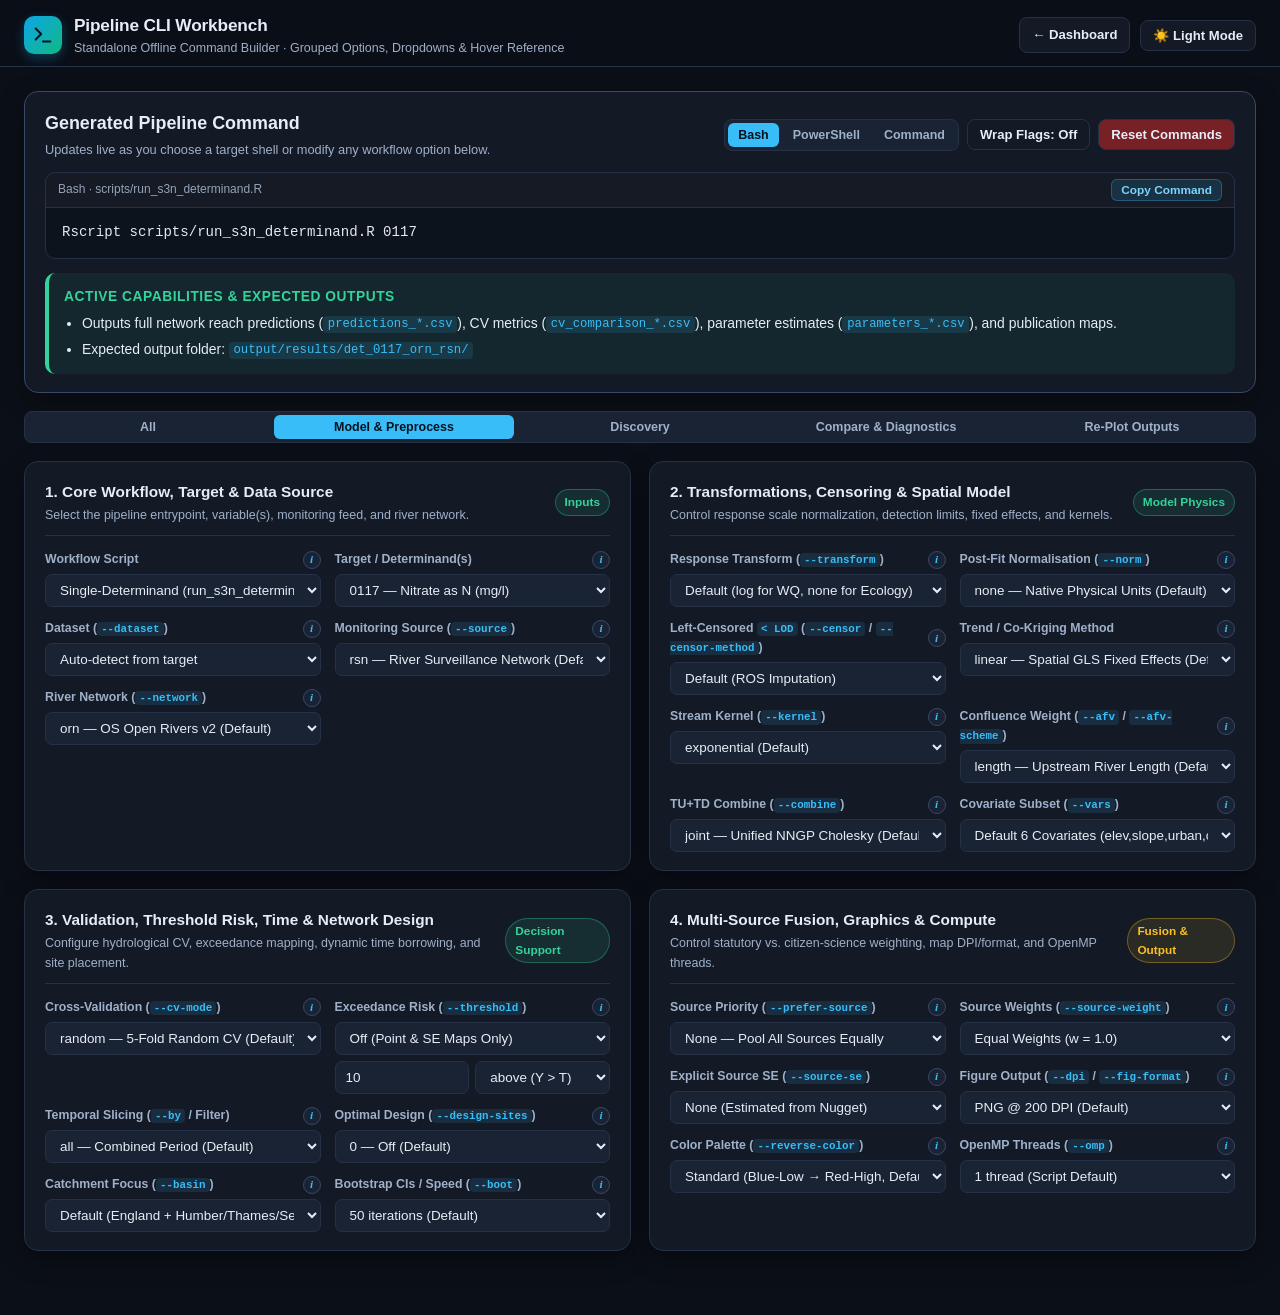
==== commit 5fcdac24: "Update CLI workbench" ====
--- a/cli_workbench/index.html
+++ b/cli_workbench/index.html
@@ -46,8 +46,8 @@
             <button class="fig-toggle-btn" type="button" data-shell="powershell">PowerShell</button>
             <button class="fig-toggle-btn" type="button" data-shell="cmd">Command</button>
           </div>
-          <button id="wbWrapToggleBtn" class="btn" type="button" title="Switch between single-line and multi-line wrapped command">Wrap Flags: On</button>
-          <button id="wbResetBtn" class="btn" type="button" title="Reset all options to default values">Reset Defaults</button>
+          <button id="wbWrapToggleBtn" class="btn" type="button" title="Switch between single-line and multi-line wrapped command">Wrap Flags: Off</button>
+          <button id="wbResetBtn" class="btn btn-reset" type="button" title="Reset all options to default values">Reset Commands</button>
         </div>
       </div>
 
@@ -78,7 +78,13 @@
       <div class="code-wrap" style="margin-top:4px;">
         <div class="code-bar">
           <span id="wbCmdTargetScript">Bash &middot; scripts/run_s3n_determinand.R</span>
-          <button class="copy-btn" data-copy-target="wbOutputCmd">Copy Command</button>
+          <div class="wb-code-bar-actions">
+            <div id="wbHistoryWrap" class="wb-history-wrap">
+              <button id="wbHistoryBtn" class="copy-btn" type="button" aria-expanded="false" hidden>History (0)</button>
+              <div id="wbHistoryMenu" class="wb-history-menu" hidden></div>
+            </div>
+            <button class="copy-btn" data-copy-target="wbOutputCmd">Copy Command</button>
+          </div>
         </div>
         <pre id="wbOutputCmd" class="wb-cmd-pre"></pre>
       </div>
@@ -88,6 +94,17 @@
         <ul id="wbNotesList"></ul>
       </div>
     </section>
+
+    <!-- SECTION NAVIGATION TABS -->
+    <div id="wbSectionTabsWrap" class="wb-nav-tabs-wrap">
+      <div id="wbSectionTabs" class="fig-toggle-bar wb-nav-tabs" role="tablist" aria-label="Command Sections">
+        <button class="fig-toggle-btn" type="button" role="tab" aria-selected="false" data-wb-tab="all">All</button>
+        <button class="fig-toggle-btn active" type="button" role="tab" aria-selected="true" data-wb-tab="model">Model &amp; Preprocess</button>
+        <button class="fig-toggle-btn" type="button" role="tab" aria-selected="false" data-wb-tab="discovery">Discovery</button>
+        <button class="fig-toggle-btn" type="button" role="tab" aria-selected="false" data-wb-tab="post">Compare &amp; Diagnostics</button>
+        <button class="fig-toggle-btn" type="button" role="tab" aria-selected="false" data-wb-tab="plots">Re-Plot Outputs</button>
+      </div>
+    </div>
 
     <!-- 2. DISCOVERY & INSPECTION COMMANDS (--list) -->
     <section id="wbDiscoveryCard" class="card wb-discovery-card" aria-labelledby="discoveryHeading">
@@ -117,11 +134,11 @@
     </section>
 
     <!-- 3. CONFIGURE ANALYSIS (ORGANISED BY FUNCTION / ABILITY) -->
-    <section aria-label="Configure Analysis">
+    <section id="wbConfigureSection" aria-label="Configure Analysis">
       <div class="wb-sections-grid">
 
         <!-- GROUP 1: CORE WORKFLOW, TARGET & DATA SOURCE -->
-        <div class="wb-group-card">
+        <div class="wb-group-card" data-wb-group="model">
           <div class="wb-group-head">
             <div>
               <h3 class="wb-group-title">1. Core Workflow, Target &amp; Data Source</h3>
@@ -135,22 +152,26 @@
                 <label for="wbMode">Workflow Script</label>
                 <span class="info-wrap">
                   <button type="button" class="info-tip-btn" aria-label="Info about Workflow Script">i</button>
-                  <span class="info-popover"><strong>Workflow Entrypoint</strong><code>run_s3n_determinand.R</code> fits univariate S3N models + maps. <code>run_s3n_cokriging.R</code> fits multivariate Factor-LMC / Colocated co-kriging across 2+ targets. <code>01_preprocess_orn.py</code> snaps monitoring stations onto ORN v2 and computes topology/AFV tables.</span>
+                  <span class="info-popover"><strong>Workflow Entrypoint</strong><code>run_s3n_determinand.R</code> fits univariate S3N models + maps. <code>run_s3n_cokriging.R</code> fits multivariate Factor-LMC / Colocated co-kriging across 2+ targets. <code>01_preprocess_orn.py</code> snaps stations onto ORN v2. Cards 5 &amp; 6 also let you switch directly to <code>05_descriptive_stats.R</code>, <code>04_compare_model_runs.R</code>, and <code>06_station_snapping_diagnostics.R</code>.</span>
                 </span>
               </div>
               <select id="wbMode">
                 <option value="det">Single-Determinand (run_s3n_determinand.R)</option>
                 <option value="cokrig">Multivariate Co-Kriging (run_s3n_cokriging.R)</option>
                 <option value="prep">Preprocessing &amp; Snapping (01_preprocess_orn.py)</option>
-              </select>
-            </div>
-
-            <div class="field" data-applies="det,cokrig">
+                <option value="stats">Post-Run Descriptives (05_descriptive_stats.R)</option>
+                <option value="compare">Compare Model Runs (04_compare_model_runs.R)</option>
+                <option value="snap">Station Snapping Diagnostics (06_station_snapping_diagnostics.R)</option>
+                <option value="plots">Standalone Re-Plotting (03_generate_plots.R)</option>
+              </select>
+            </div>
+
+            <div class="field" data-applies="det,cokrig,prep">
               <div class="field-head">
                 <label for="wbTargetSel">Target / Determinand(s)</label>
                 <span class="info-wrap">
                   <button type="button" class="info-tip-btn" aria-label="Info about Target determinands">i</button>
-                  <span class="info-popover"><strong>Target Code(s)</strong>Includes all numerical RSN &amp; SSN determinands grouped by category: <strong>Water Quality</strong> (nutrients, ions, metals, pesticides, PFAS), <strong>Biology</strong> (<code>inverts</code>, <code>macrophytes</code>, <code>diatoms</code>), <strong>Habitat</strong> (<code>rhs</code>), <strong>Organics</strong> (<code>lcms</code>), and Co-Kriging suites. Select a specific <code>--dataset</code> to filter the list, or choose <em>Custom...</em>.</span>
+                  <span class="info-popover"><strong>Target Code(s)</strong>Curated popular targets from the Usage Guide, grouped by <strong>Water Quality</strong> (15), <strong>Biology</strong> (<code>inverts</code>, <code>diatoms</code>, <code>macrophytes</code>), <strong>Habitat</strong> (<code>rhs</code>), and Co-Kriging suites. Select a specific <code>--dataset</code> to filter, or choose <em>Custom...</em> (use <em>List Determinands</em> above to inspect all available codes).</span>
                 </span>
               </div>
               <select id="wbTargetSel">
@@ -160,7 +181,7 @@
               <input id="wbTargetCustom" class="wb-custom-sub" type="text" value="0117" placeholder="e.g. 0117, whpt_aspt, or 206440 (LCMS CAS)" hidden />
             </div>
 
-            <div class="field" data-applies="all">
+            <div class="field" data-applies="det,cokrig,prep">
               <div class="field-head">
                 <label for="wbDataset">Dataset (<code>--dataset</code>)</label>
                 <span class="info-wrap">
@@ -179,7 +200,7 @@
               </select>
             </div>
 
-            <div class="field" data-applies="all">
+            <div class="field" data-applies="det,cokrig,prep,snap">
               <div class="field-head">
                 <label for="wbSourceSel">Monitoring Source (<code>--source</code>)</label>
                 <span class="info-wrap">
@@ -198,7 +219,7 @@
               <input id="wbSourceCustom" class="wb-custom-sub" type="text" value="rsn" placeholder="e.g. rsn+my_custom_source" hidden />
             </div>
 
-            <div class="field" data-applies="all">
+            <div class="field" data-applies="det,cokrig,prep,snap">
               <div class="field-head">
                 <label for="wbNetworkSel">River Network (<code>--network</code>)</label>
                 <span class="info-wrap">
@@ -216,7 +237,7 @@
         </div>
 
         <!-- GROUP 2: TRANSFORM, CENSORING & SPATIAL ENGINE -->
-        <div class="wb-group-card">
+        <div class="wb-group-card" data-wb-group="model">
           <div class="wb-group-head">
             <div>
               <h3 class="wb-group-title">2. Transformations, Censoring &amp; Spatial Model</h3>
@@ -225,7 +246,7 @@
             <span class="pill pill-green">Model Physics</span>
           </div>
           <div class="form-grid">
-            <div class="field" data-applies="all">
+            <div class="field" data-applies="det,prep">
               <div class="field-head">
                 <label for="wbTransform">Response Transform (<code>--transform</code>)</label>
                 <span class="info-wrap">
@@ -265,19 +286,18 @@
 
             <div class="field" data-applies="det,prep">
               <div class="field-head">
-                <label for="wbCensor">Left-Censored <code>&lt; LOD</code> (<code>--censor</code>)</label>
+                <label for="wbCensor">Left-Censored <code>&lt; LOD</code> (<code>--censor</code> / <code>--censor-method</code>)</label>
                 <span class="info-wrap">
                   <button type="button" class="info-tip-btn" aria-label="Info about Censor flag">i</button>
-                  <span class="info-popover"><strong>Non-Detect Handling (<code>--censor</code>)</strong><code>ros</code> uses Regression on Order Statistics; <code>ros_site</code> fits separate ROS curves per station; <code>em</code> activates iterative <strong>Spatial Tobit EM kriging</strong> incorporating spatial neighbors around censored/range intervals.</span>
+                  <span class="info-popover"><strong>Non-Detect Handling</strong><code>ros</code> uses Regression on Order Statistics; <code>ros_site</code> fits separate ROS curves per station (in <code>01_preprocess_orn.py</code>); <code>em</code> activates iterative <strong>Spatial Tobit EM kriging</strong> (in <code>run_s3n_determinand.R</code>); <code>half_lod</code> uses 0.5 &times; detection limit.</span>
                 </span>
               </div>
               <select id="wbCensor">
                 <option value="default">Default (ROS Imputation)</option>
                 <option value="ros">ros — Global Log-Probability ROS</option>
-                <option value="ros_site">ros_site — Site-Level Hierarchical ROS</option>
+                <option value="ros_site">ros_site — Site-Level ROS (Preprocess)</option>
                 <option value="em">em — Spatial Tobit EM Censored Kriging</option>
-                <option value="half">half — 0.5 &times; Detection Limit</option>
-                <option value="dl">dl — Face-Value Detection Limit</option>
+                <option value="half_lod">half_lod — 0.5 &times; Detection Limit</option>
               </select>
             </div>
 
@@ -317,9 +337,9 @@
               </select>
             </div>
 
-            <div class="field" data-applies="det,cokrig">
-              <div class="field-head">
-                <label for="wbAfv">Confluence Weight (<code>--afv</code>)</label>
+            <div class="field" data-applies="det,prep">
+              <div class="field-head">
+                <label for="wbAfv">Confluence Weight (<code>--afv</code> / <code>--afv-scheme</code>)</label>
                 <span class="info-wrap">
                   <button type="button" class="info-tip-btn" aria-label="Info about AFV flag">i</button>
                   <span class="info-popover"><strong>Additive Function Value (<code>--afv</code>)</strong>Determines how Tail-Up variance splits at river confluences: equal upstream network length (<code>length</code>), Shreve stream order magnitude (<code>shreve</code>), or orographic rainfall + aquifer permeability proxy (<code>hydro_yield</code>).</span>
@@ -331,11 +351,42 @@
                 <option value="hydro_yield">hydro_yield — Orographic + Aquifer Proxy</option>
               </select>
             </div>
+
+            <div class="field" data-applies="det">
+              <div class="field-head">
+                <label for="wbCombine">TU+TD Combine (<code>--combine</code>)</label>
+                <span class="info-wrap">
+                  <button type="button" class="info-tip-btn" aria-label="Info about Combine flag">i</button>
+                  <span class="info-popover"><strong>Tail-Up + Tail-Down Combination (<code>--combine</code>)</strong><code>joint</code> (default) solves one unified TU+TD+Euclidean NNGP Cholesky system. <code>precision</code> uses legacy spatial information-gain averaging.</span>
+                </span>
+              </div>
+              <select id="wbCombine">
+                <option value="joint">joint — Unified NNGP Cholesky (Default)</option>
+                <option value="precision">precision — Legacy Precision-Weighted</option>
+              </select>
+            </div>
+
+            <div class="field" data-applies="det">
+              <div class="field-head">
+                <label for="wbVarsSel">Covariate Subset (<code>--vars</code>)</label>
+                <span class="info-wrap">
+                  <button type="button" class="info-tip-btn" aria-label="Info about Vars flag">i</button>
+                  <span class="info-popover"><strong>Custom Covariate Subset (<code>--vars</code>)</strong>Modify the default 6 predictors (<code>elev,slope,urban,chalk,sand,clay</code>) using modifiers like <code>-chalk,-sand,+aquifer</code> or an explicit list. Use <em>List Covariates</em> under Discovery for all columns.</span>
+                </span>
+              </div>
+              <select id="wbVarsSel">
+                <option value="">Default 6 Covariates (elev,slope,urban,chalk,sand,clay)</option>
+                <option value="-chalk,-sand,+aquifer">-chalk,-sand,+aquifer (Swap Geology for Aquifer)</option>
+                <option value="elev,slope,urban,aquifer">elev,slope,urban,aquifer (4-Var Subset)</option>
+                <option value="custom">Custom covariate expression...</option>
+              </select>
+              <input id="wbVarsCustom" class="wb-custom-sub" type="text" value="" placeholder="e.g. -chalk,+aquifer or elev,slope" hidden />
+            </div>
           </div>
         </div>
 
         <!-- GROUP 3: VALIDATION, RISK, TEMPORAL & MONITORING DESIGN -->
-        <div class="wb-group-card">
+        <div class="wb-group-card" data-wb-group="model">
           <div class="wb-group-head">
             <div>
               <h3 class="wb-group-title">3. Validation, Threshold Risk, Time &amp; Network Design</h3>
@@ -383,7 +434,7 @@
               </div>
             </div>
 
-            <div class="field" data-applies="det">
+            <div class="field" data-applies="det,prep">
               <div class="field-head">
                 <label for="wbTemporal">Temporal Slicing (<code>--by</code> / Filter)</label>
                 <span class="info-wrap">
@@ -396,8 +447,30 @@
                 <option value="by_season">--by=season --st-borrow (4 Seasons + Trends)</option>
                 <option value="by_year">--by=year --st-borrow (Annual + Trends)</option>
                 <option value="by_month">--by=month --st-borrow (Monthly Cycle)</option>
-                <option value="season_winter">--season=winter (Single Season Filter)</option>
-                <option value="year_2024">--year=2024 (Single Year Filter)</option>
+                <option value="custom_season">Single Season (--season=...)</option>
+                <option value="custom_year">Single Year (--year=...)</option>
+                <option value="custom_month">Single Month (--month=...)</option>
+              </select>
+              <select id="wbTemporalSeason" class="wb-custom-sub" aria-label="Select season" hidden>
+                <option value="winter">winter (Dec–Feb)</option>
+                <option value="spring">spring (Mar–May)</option>
+                <option value="summer">summer (Jun–Aug)</option>
+                <option value="autumn">autumn (Sep–Nov)</option>
+              </select>
+              <input id="wbTemporalYear" class="wb-custom-sub" type="number" min="1990" max="2035" value="2024" placeholder="Year (e.g. 2024)" hidden />
+              <select id="wbTemporalMonth" class="wb-custom-sub" aria-label="Select month" hidden>
+                <option value="1">1 — January</option>
+                <option value="2">2 — February</option>
+                <option value="3">3 — March</option>
+                <option value="4">4 — April</option>
+                <option value="5">5 — May</option>
+                <option value="6">6 — June</option>
+                <option value="7">7 — July</option>
+                <option value="8">8 — August</option>
+                <option value="9">9 — September</option>
+                <option value="10">10 — October</option>
+                <option value="11">11 — November</option>
+                <option value="12">12 — December</option>
               </select>
             </div>
 
@@ -435,11 +508,26 @@
               </select>
               <input id="wbBasinCustom" class="wb-custom-sub" type="text" value="" placeholder="e.g. Eden,Wye or 3125" hidden />
             </div>
+
+            <div class="field" data-applies="det">
+              <div class="field-head">
+                <label for="wbBoot">Bootstrap CIs / Speed (<code>--boot</code>)</label>
+                <span class="info-wrap">
+                  <button type="button" class="info-tip-btn" aria-label="Info about Bootstrap flag">i</button>
+                  <span class="info-popover"><strong>Parametric Bootstrap Iterations (<code>--boot</code>)</strong>Controls bootstrap replicates for parameter confidence intervals (<code>50</code> default). Set <code>0</code> for a fast run without bootstrap CIs, or <code>100</code> for tighter CIs.</span>
+                </span>
+              </div>
+              <select id="wbBoot">
+                <option value="50">50 iterations (Default)</option>
+                <option value="0">0 — Fast Run (Skip Bootstrap CIs)</option>
+                <option value="100">100 — High-Precision CIs</option>
+              </select>
+            </div>
           </div>
         </div>
 
         <!-- GROUP 4: MULTI-SOURCE FUSION, GRAPHICS & COMPUTE -->
-        <div class="wb-group-card">
+        <div class="wb-group-card" data-wb-group="model">
           <div class="wb-group-head">
             <div>
               <h3 class="wb-group-title">4. Multi-Source Fusion, Graphics &amp; Compute</h3>
@@ -498,17 +586,17 @@
               <input id="wbSeCustom" class="wb-custom-sub" type="text" value="" placeholder="e.g. rsn:0.05,waterblitz:0.4" hidden />
             </div>
 
-            <div class="field" data-applies="det,cokrig">
+            <div class="field" data-applies="det,cokrig,stats,compare,snap">
               <div class="field-head">
                 <label for="wbFormat">Figure Output (<code>--dpi</code> / <code>--fig-format</code>)</label>
                 <span class="info-wrap">
                   <button type="button" class="info-tip-btn" aria-label="Info about Figure Output flag">i</button>
-                  <span class="info-popover"><strong>Publication Graphics Mode</strong>Use <code>PNG @ 300 DPI</code> for crisp 90k-reach national stream maps (fast rasterization), <code>SVG</code> for resolution-independent vector diagnostics &amp; small basins, or <code>PDF</code> for print typesetting.</span>
+                  <span class="info-popover"><strong>Publication Graphics Mode</strong>Uses <code>PNG @ 200 DPI</code> by default for fast rasterization; select <code>PNG @ 300 DPI</code> for crisp high-res national stream maps, <code>SVG</code> for resolution-independent vector diagnostics &amp; small basins, or <code>PDF</code> for print typesetting.</span>
                 </span>
               </div>
               <select id="wbFormat">
+                <option value="png_200">PNG @ 200 DPI (Default)</option>
                 <option value="png_300">PNG @ 300 DPI (High-Res Maps)</option>
-                <option value="png_200">PNG @ 200 DPI (Default Fast)</option>
                 <option value="svg">SVG (Scalable Vector Graphics)</option>
                 <option value="pdf">PDF (Vector Print Export)</option>
               </select>
@@ -523,9 +611,8 @@
                 </span>
               </div>
               <select id="wbPalette">
-                <option value="auto">Auto (Invert for Ecology Datasets)</option>
-                <option value="standard">Standard (Blue-Low &rarr; Red-High)</option>
-                <option value="reverse">Force --reverse-color (Red-Low &rarr; Blue-High)</option>
+                <option value="standard">Standard (Blue-Low &rarr; Red-High, Default)</option>
+                <option value="reverse">Reverse (--reverse-color, Red-Low &rarr; Blue-High)</option>
               </select>
             </div>
 
@@ -534,19 +621,281 @@
                 <label for="wbOmp">OpenMP Threads (<code>--omp</code>)</label>
                 <span class="info-wrap">
                   <button type="button" class="info-tip-btn" aria-label="Info about OpenMP flag">i</button>
-                  <span class="info-popover"><strong>Parallel C++ Compute (<code>--omp</code>)</strong>Controls thread count inside <code>s3n_fast_neighbors.so</code> for NNGP likelihood, kriging prediction, weighted Co-Kriging, and Greedy Optimal Monitoring Design. Use <code>4</code> on laptops or <code>8+</code> on workstations.</span>
+                  <span class="info-popover"><strong>Parallel C++ Compute (<code>--omp</code>)</strong>Controls thread count inside <code>s3n_fast_neighbors.so</code> for NNGP likelihood, kriging prediction, weighted Co-Kriging, and Greedy Optimal Monitoring Design. Defaults to <code>1</code> in R; pass <code>4</code> on laptops or <code>8+</code> on workstations.</span>
                 </span>
               </div>
               <select id="wbOmp">
-                <option value="4">4 threads (Balanced Default)</option>
+                <option value="1">1 thread (Script Default)</option>
+                <option value="4">4 threads (Multi-Core)</option>
                 <option value="8">8 threads (Workstation Fast)</option>
-                <option value="1">1 thread (Low-Memory Safe)</option>
+              </select>
+            </div>
+          </div>
+        </div>
+
+        <!-- GROUP 5: POST-RUN DESCRIPTIVE STATS & MODEL COMPARISONS -->
+        <div id="wbPostCard" class="wb-group-card" data-wb-group="post">
+          <div class="wb-group-head">
+            <div>
+              <h3 class="wb-group-title">5. Post-Run Descriptives &amp; Comparisons</h3>
+              <p class="wb-group-sub">Inspect saved outputs with <code>05_descriptive_stats.R</code> or compare runs with <code>04_compare_model_runs.R</code>.</p>
+            </div>
+            <span class="pill pill-blue">Post-Run</span>
+          </div>
+
+          <div class="wb-card-actions">
+            <div id="wbPostActionBtns" class="fig-toggle-bar" role="group" aria-label="Post-Run Script">
+              <button class="fig-toggle-btn" type="button" data-post-mode="stats">Descriptive Stats (05)</button>
+              <button class="fig-toggle-btn" type="button" data-post-mode="compare">Compare Runs (04)</button>
+            </div>
+            <button id="wbScanOutputsPostBtn" class="btn wb-scan-btn" type="button" title="Scan your local output/ or output/results/ folder to populate saved run directories">Scan output/</button>
+            <span id="wbScanStatusPost" class="wb-scan-status"></span>
+          </div>
+
+          <div class="wb-fields">
+            <div class="field" data-post-applies="stats,compare">
+              <div class="field-head">
+                <label for="wbPostDir1">Primary Run / Parent Directory</label>
+                <span class="info-wrap">
+                  <button type="button" class="info-tip-btn" aria-label="Info about Primary Run Directory">i</button>
+                  <span class="info-popover"><strong>Primary Results Folder</strong>Saved model directory for <code>05_descriptive_stats.R</code> (e.g. <code>output/results/det_0117_orn_rsn</code>), first run for <code>04_compare_model_runs.R</code>, or parent temporal batch directory when using <code>--by=season|year|month</code>.</span>
+                </span>
+              </div>
+              <select id="wbPostDir1Sel" aria-label="Pick scanned primary run directory" hidden></select>
+              <input id="wbPostDir1" class="wb-custom-sub" type="text" list="wbOutputDirsList" value="output/results/det_0117_orn_rsn" placeholder="e.g. output/results/det_0117_orn_rsn" />
+            </div>
+
+            <div class="field" data-post-applies="compare">
+              <div class="field-head">
+                <label for="wbCompareMode">Comparison Mode (<code>--by</code>)</label>
+                <span class="info-wrap">
+                  <button type="button" class="info-tip-btn" aria-label="Info about Comparison Mode">i</button>
+                  <span class="info-popover"><strong>Multi-Run vs. Temporal Slice Comparison</strong>Compare 2+ saved output folders side by side, or pass a single temporal batch folder with <code>--by=season</code>, <code>--by=year</code>, or <code>--by=month</code> to compare its subfolders automatically.</span>
+                </span>
+              </div>
+              <select id="wbCompareMode">
+                <option value="dirs">Multi-Run Directories (&lt;dir1&gt; &lt;dir2&gt; ...)</option>
+                <option value="season">Temporal Subfolders (--by=season)</option>
+                <option value="year">Temporal Subfolders (--by=year)</option>
+                <option value="month">Temporal Subfolders (--by=month)</option>
+              </select>
+            </div>
+
+            <div id="wbPostDir2Wrap" class="field" data-post-applies="compare">
+              <div class="field-head">
+                <label for="wbPostDir2">Additional Run Directory(s)</label>
+                <span class="info-wrap">
+                  <button type="button" class="info-tip-btn" aria-label="Info about Additional Run Directories">i</button>
+                  <span class="info-popover"><strong>Run 2+ Folders</strong>Comma- or space-separated model output directories to compare against the primary run (supports cross-network, cross-determinand, or covariate comparisons).</span>
+                </span>
+              </div>
+              <div id="wbPostDir2SelRow" class="wb-sel-add-row" hidden>
+                <select id="wbPostDir2Sel" aria-label="Pick scanned additional run directory" hidden></select>
+                <button id="wbPostDir2AddBtn" class="btn wb-scan-btn" type="button" title="Append selected folder to compare 3+ runs">+ Add</button>
+              </div>
+              <input id="wbPostDir2" class="wb-custom-sub" type="text" list="wbOutputDirsList" value="output/results/det_0180_orn_rsn" placeholder="e.g. output/results/det_0180_orn_rsn" />
+            </div>
+
+            <div class="field" data-post-applies="stats,compare">
+              <div class="field-head">
+                <label for="wbPostLabels">Run Label(s) (<code>--label</code> / <code>--labels</code>)</label>
+                <span class="info-wrap">
+                  <button type="button" class="info-tip-btn" aria-label="Info about Run Labels">i</button>
+                  <span class="info-popover"><strong>Custom Legend / Report Labels</strong>Optional display label for <code>05_descriptive_stats.R</code> (<code>--label="..."</code>) or comma-separated labels for <code>04_compare_model_runs.R</code> (<code>--labels="L1,L2,..."</code>).</span>
+                </span>
+              </div>
+              <input id="wbPostLabels" type="text" value="" placeholder="Optional, e.g. Nitrate,Orthophosphate" />
+            </div>
+
+            <div class="field" data-post-applies="stats,compare">
+              <div class="field-head">
+                <label for="wbPostOut">Custom Output Directory (<code>--out</code>)</label>
+                <span class="info-wrap">
+                  <button type="button" class="info-tip-btn" aria-label="Info about Post-Run Output Directory">i</button>
+                  <span class="info-popover"><strong>Output Destination</strong>Optional custom folder for reports, CSVs, and figures. Leave blank to use defaults (<code>&lt;run_dir&gt;/descriptives/</code> or <code>output/comparisons/...</code>).</span>
+                </span>
+              </div>
+              <input id="wbPostOut" type="text" value="" placeholder="Optional, e.g. output/comparisons/custom" />
+            </div>
+          </div>
+        </div>
+
+        <!-- GROUP 6: STATION SNAPPING DIAGNOSTICS -->
+        <div id="wbSnapCard" class="wb-group-card" data-wb-group="post">
+          <div class="wb-group-head">
+            <div>
+              <h3 class="wb-group-title">6. Station Snapping Diagnostics</h3>
+              <p class="wb-group-sub">Audit station-to-reach snapping distances and geometry with <code>06_station_snapping_diagnostics.R</code>.</p>
+            </div>
+            <span class="pill pill-amber">Diagnostics</span>
+          </div>
+
+          <div class="wb-card-actions">
+            <button id="wbActivateSnapBtn" class="fig-toggle-btn" type="button">Use Snapping Diagnostics (06)</button>
+          </div>
+
+          <div class="wb-fields">
+            <div class="field" data-snap-applies="snap">
+              <div class="field-head">
+                <label for="wbSnapCatchmentSel">Catchment / Basin Filter (<code>--catchment</code>)</label>
+                <span class="info-wrap">
+                  <button type="button" class="info-tip-btn" aria-label="Info about Snapping Catchment Filter">i</button>
+                  <span class="info-popover"><strong>Catchment-Level Zoom Maps</strong>Filters snapping diagnostics and renders metre-scale station-to-reach zoom insets for selected catchments (e.g. <code>Thames</code> or <code>Humber,Thames,Severn,Eden</code>). Use <em>List Snapping Catchments</em> above to see all IDs.</span>
+                </span>
+              </div>
+              <select id="wbSnapCatchmentSel">
+                <option value="all">All Catchments (Full Network Summary)</option>
+                <option value="Thames">Thames</option>
+                <option value="Humber">Humber</option>
+                <option value="Severn">Severn</option>
+                <option value="Eden">Eden</option>
+                <option value="Humber,Thames,Severn,Eden">Humber,Thames,Severn,Eden (Major Basins)</option>
+                <option value="custom">Custom catchment ID(s) or name(s)...</option>
+              </select>
+              <input id="wbSnapCatchmentCustom" class="wb-custom-sub" type="text" value="" placeholder="e.g. Ribble,Wye or 306" hidden />
+            </div>
+
+            <div class="field" data-snap-applies="snap">
+              <div class="field-head">
+                <label for="wbSnapOut">Custom Output Directory (<code>--out</code>)</label>
+                <span class="info-wrap">
+                  <button type="button" class="info-tip-btn" aria-label="Info about Snapping Output Directory">i</button>
+                  <span class="info-popover"><strong>Snapping Report &amp; Map Folder</strong>Defaults to <code>output/station_snapping/&lt;network&gt;/</code>. Set a custom path to isolate sensitivity tests.</span>
+                </span>
+              </div>
+              <input id="wbSnapOut" type="text" value="" placeholder="Optional, e.g. output/station_snapping/test" />
+            </div>
+
+            <p class="wb-card-note">Uses <strong>Monitoring Source</strong> (<code>--source</code>), <strong>River Network</strong> (<code>--network</code>), and <strong>Figure Output</strong> (<code>--fig-format</code> / <code>--dpi</code>) from Cards 1 &amp; 4 when non-default.</p>
+          </div>
+        </div>
+
+        <!-- GROUP 7: STANDALONE RE-PLOTTING (03_generate_plots.R) -->
+        <div id="wbPlotCard" class="wb-group-card wb-group-card-full" data-wb-group="plots">
+          <div class="wb-group-head">
+            <div>
+              <h3 class="wb-group-title">7. Standalone Re-Plotting (<code>03_generate_plots.R</code>)</h3>
+              <p class="wb-group-sub">Re-render publication maps, custom basins, or rescaled color bars from any saved model run without re-fitting.</p>
+            </div>
+            <span class="pill pill-blue">Graphics</span>
+          </div>
+
+          <div class="wb-card-actions">
+            <button id="wbActivatePlotBtn" class="fig-toggle-btn" type="button">Use Standalone Plotting (03)</button>
+            <button id="wbScanOutputsPlotBtn" class="btn wb-scan-btn" type="button" title="Scan your local output/ or output/results/ folder to populate saved run directories">Scan output/</button>
+            <span id="wbScanStatusPlot" class="wb-scan-status"></span>
+          </div>
+
+          <div class="wb-fields wb-fields-2col">
+            <div class="field">
+              <div class="field-head">
+                <label for="wbPlotDir">Saved Run Directory (<code>--dir</code>)</label>
+                <span class="info-wrap">
+                  <button type="button" class="info-tip-btn" aria-label="Info about Plot Run Directory">i</button>
+                  <span class="info-popover"><strong>Model Output Directory (<code>--dir</code>)</strong>Folder containing saved predictions (e.g. <code>output/results/det_0117_orn_rsn</code> or a temporal batch folder).</span>
+                </span>
+              </div>
+              <select id="wbPlotDirSel" aria-label="Pick scanned run directory to plot" hidden></select>
+              <input id="wbPlotDir" class="wb-custom-sub" type="text" list="wbOutputDirsList" value="output/results/det_0117_orn_rsn" placeholder="e.g. output/results/det_0117_orn_rsn" />
+            </div>
+
+            <div class="field">
+              <div class="field-head">
+                <label for="wbPlotBasin">Custom Basin Focus (<code>--basin</code>)</label>
+                <span class="info-wrap">
+                  <button type="button" class="info-tip-btn" aria-label="Info about Plot Basin">i</button>
+                  <span class="info-popover"><strong>Basin Maps (<code>--basin</code>)</strong>Optional river name(s) or CatchID(s) to render high-resolution dedicated basin maps (e.g. <code>Eden,Ribble</code>).</span>
+                </span>
+              </div>
+              <input id="wbPlotBasin" type="text" value="" placeholder="Optional, e.g. Eden,Ribble" />
+            </div>
+
+            <div class="field">
+              <div class="field-head">
+                <label for="wbPlotVmin">Color Scale Min (<code>--vmin</code>)</label>
+                <span class="info-wrap">
+                  <button type="button" class="info-tip-btn" aria-label="Info about vmin">i</button>
+                  <span class="info-popover"><strong>Fixed Lower Bound (<code>--vmin</code>)</strong>Optional lower limit for the map color bar (e.g. <code>0.2</code>) to align scales across runs.</span>
+                </span>
+              </div>
+              <input id="wbPlotVmin" type="text" value="" placeholder="Optional, e.g. 0.2" />
+            </div>
+
+            <div class="field">
+              <div class="field-head">
+                <label for="wbPlotVmax">Color Scale Max (<code>--vmax</code>)</label>
+                <span class="info-wrap">
+                  <button type="button" class="info-tip-btn" aria-label="Info about vmax">i</button>
+                  <span class="info-popover"><strong>Fixed Upper Bound (<code>--vmax</code>)</strong>Optional upper limit for the map color bar (e.g. <code>20</code>).</span>
+                </span>
+              </div>
+              <input id="wbPlotVmax" type="text" value="" placeholder="Optional, e.g. 20" />
+            </div>
+
+            <div class="field">
+              <div class="field-head">
+                <label for="wbPlotFigSize">Figure Size Scale (<code>--fig-size</code>)</label>
+                <span class="info-wrap">
+                  <button type="button" class="info-tip-btn" aria-label="Info about fig-size">i</button>
+                  <span class="info-popover"><strong>Canvas Dimension Scaling (<code>--fig-size</code>)</strong>Scale output figure dimensions proportionally (e.g. <code>125%</code>, <code>+20%</code>, or <code>80%</code>).</span>
+                </span>
+              </div>
+              <input id="wbPlotFigSize" type="text" value="" placeholder="Optional, e.g. 125% or +20%" />
+            </div>
+
+            <div class="field">
+              <div class="field-head">
+                <label for="wbPlotNorm">Normalised Scale (<code>--norm</code>)</label>
+                <span class="info-wrap">
+                  <button type="button" class="info-tip-btn" aria-label="Info about Plot Norm">i</button>
+                  <span class="info-popover"><strong>Normalised Map Mode (<code>--norm</code>)</strong>Re-render maps using saved normalised predictions (<code>zscore</code>, <code>robust_zscore</code>, <code>percentile</code>, or <code>minmax</code>).</span>
+                </span>
+              </div>
+              <select id="wbPlotNorm">
+                <option value="none">None — Native Units (Default)</option>
+                <option value="zscore">zscore — Standard Z-Score</option>
+                <option value="robust_zscore">robust_zscore — Median / MAD</option>
+                <option value="percentile">percentile — 0–100% Rank</option>
+                <option value="minmax">minmax — 0–1 Scaling</option>
+              </select>
+            </div>
+
+            <div class="field">
+              <div class="field-head">
+                <label for="wbPlotPalette">Color Palette (<code>--reverse-color</code>)</label>
+                <span class="info-wrap">
+                  <button type="button" class="info-tip-btn" aria-label="Info about Plot Palette">i</button>
+                  <span class="info-popover"><strong>Color Polarity</strong>Flip gradient polarity with <code>--reverse-color</code> for ecological/oxygen metrics where low values indicate stress.</span>
+                </span>
+              </div>
+              <select id="wbPlotPalette">
+                <option value="auto">Default (Use Saved Run Polarity)</option>
+                <option value="standard">Force --normal-color</option>
+                <option value="reverse">Force --reverse-color</option>
+              </select>
+            </div>
+
+            <div class="field">
+              <div class="field-head">
+                <label for="wbPlotFormat">File Type / Resolution (<code>--fig-format</code> / <code>--dpi</code>)</label>
+                <span class="info-wrap">
+                  <button type="button" class="info-tip-btn" aria-label="Info about Plot File Type">i</button>
+                  <span class="info-popover"><strong>Figure File Format &amp; DPI</strong>Export raster <code>PNG</code> at 200 DPI (default) or 300 DPI, or resolution-independent vector <code>SVG</code> / <code>PDF</code> files.</span>
+                </span>
+              </div>
+              <select id="wbPlotFormat">
+                <option value="png_200">PNG @ 200 DPI (Default)</option>
+                <option value="png_300">PNG @ 300 DPI (High-Res)</option>
+                <option value="svg">SVG (Scalable Vector Graphics)</option>
+                <option value="pdf">PDF (Vector Print Export)</option>
               </select>
             </div>
           </div>
         </div>
 
       </div>
+      <input id="wbOutputDirPicker" type="file" webkitdirectory directory multiple hidden />
+      <datalist id="wbOutputDirsList"></datalist>
     </section>
 
   </main>
--- a/cli_workbench/styles.css
+++ b/cli_workbench/styles.css
@@ -200,6 +200,8 @@
 .btn:hover { border-color: var(--accent-primary); background: var(--bg-elevated); }
 .btn-primary { background: var(--accent-primary); color: #06131f; border-color: transparent; }
 .btn-primary:hover { filter: brightness(1.08); background: var(--accent-primary); }
+.btn-reset { background: rgba(220, 38, 38, 0.50); border-color: var(--border-subtle); color: var(--text-primary); }
+.btn-reset:hover { background: rgba(220, 38, 38, 0.65); border-color: var(--accent-primary); color: var(--text-primary); }
 
 /* Tab Strip */
 .tab-strip {
@@ -682,8 +684,28 @@
   display: none;
 }
 
+.wb-nav-tabs-wrap {
+  margin-bottom: 18px;
+}
+.wb-nav-tabs {
+  display: flex;
+  flex-wrap: wrap;
+  gap: 6px;
+  width: 100%;
+  box-sizing: border-box;
+}
+.wb-nav-tabs .fig-toggle-btn {
+  flex: 1 1 160px;
+  text-align: center;
+}
+
 .wb-discovery-card {
   margin-bottom: 18px;
+}
+.wb-discovery-card[hidden],
+#wbConfigureSection[hidden],
+.wb-group-card[hidden] {
+  display: none;
 }
 
 .wb-list-btns {
@@ -707,6 +729,123 @@
   border-radius: var(--radius-lg);
   padding: 18px 20px;
   box-shadow: var(--shadow-card);
+  transition: border-color 0.15s ease, box-shadow 0.15s ease;
+}
+.wb-group-card.is-mode-active {
+  border-color: var(--accent);
+  box-shadow: 0 0 0 1px rgba(15, 118, 110, 0.18), var(--shadow-card);
+}
+.wb-group-card-full {
+  grid-column: 1 / -1;
+}
+.wb-fields-2col {
+  display: grid;
+  grid-template-columns: repeat(2, minmax(0, 1fr));
+  gap: 12px 16px;
+}
+@media (max-width: 780px) {
+  .wb-fields-2col { grid-template-columns: 1fr; }
+}
+.wb-card-actions {
+  display: flex;
+  flex-wrap: wrap;
+  align-items: center;
+  gap: 8px;
+  margin-bottom: 12px;
+}
+.wb-scan-btn {
+  padding: 5px 10px;
+  font-size: 0.78rem;
+}
+.wb-scan-status {
+  font-size: 0.76rem;
+  color: var(--text-secondary);
+}
+.wb-input-muted {
+  color: var(--text-secondary);
+  opacity: 0.72;
+}
+.wb-input-muted:focus {
+  color: var(--text-primary);
+  opacity: 1;
+}
+.wb-sel-add-row {
+  display: flex;
+  align-items: center;
+  gap: 6px;
+}
+.wb-sel-add-row[hidden] {
+  display: none;
+}
+.wb-sel-add-row select {
+  flex: 1 1 auto;
+  min-width: 0;
+}
+.wb-code-bar-actions {
+  display: flex;
+  align-items: center;
+  gap: 8px;
+}
+.wb-history-wrap {
+  position: relative;
+}
+.wb-history-menu {
+  position: absolute;
+  top: calc(100% + 6px);
+  right: 0;
+  z-index: 40;
+  width: min(520px, 85vw);
+  max-height: 280px;
+  overflow-y: auto;
+  background: var(--bg-surface);
+  border: 1px solid var(--border-subtle);
+  border-radius: var(--radius-md);
+  box-shadow: var(--shadow-card);
+  padding: 6px;
+}
+.wb-history-menu[hidden] {
+  display: none;
+}
+.wb-history-item {
+  display: flex;
+  align-items: center;
+  justify-content: space-between;
+  gap: 8px;
+  width: 100%;
+  text-align: left;
+  background: transparent;
+  border: none;
+  border-radius: var(--radius-sm);
+  padding: 7px 9px;
+  color: var(--text-primary);
+  font-family: var(--font-mono);
+  font-size: 0.74rem;
+  cursor: pointer;
+}
+.wb-history-item:hover {
+  background: var(--bg-elevated);
+}
+.wb-history-clear {
+  display: block;
+  width: 100%;
+  margin-top: 4px;
+  padding: 5px 8px;
+  border: none;
+  border-top: 1px solid var(--border-subtle);
+  background: transparent;
+  color: var(--text-secondary);
+  font-size: 0.74rem;
+  cursor: pointer;
+  text-align: right;
+}
+.wb-history-clear:hover {
+  color: var(--text-primary);
+}
+.wb-card-note {
+  margin: 4px 0 0;
+  font-size: 0.78rem;
+  line-height: 1.45;
+  color: var(--text-secondary);
 }
 
 .wb-group-head {
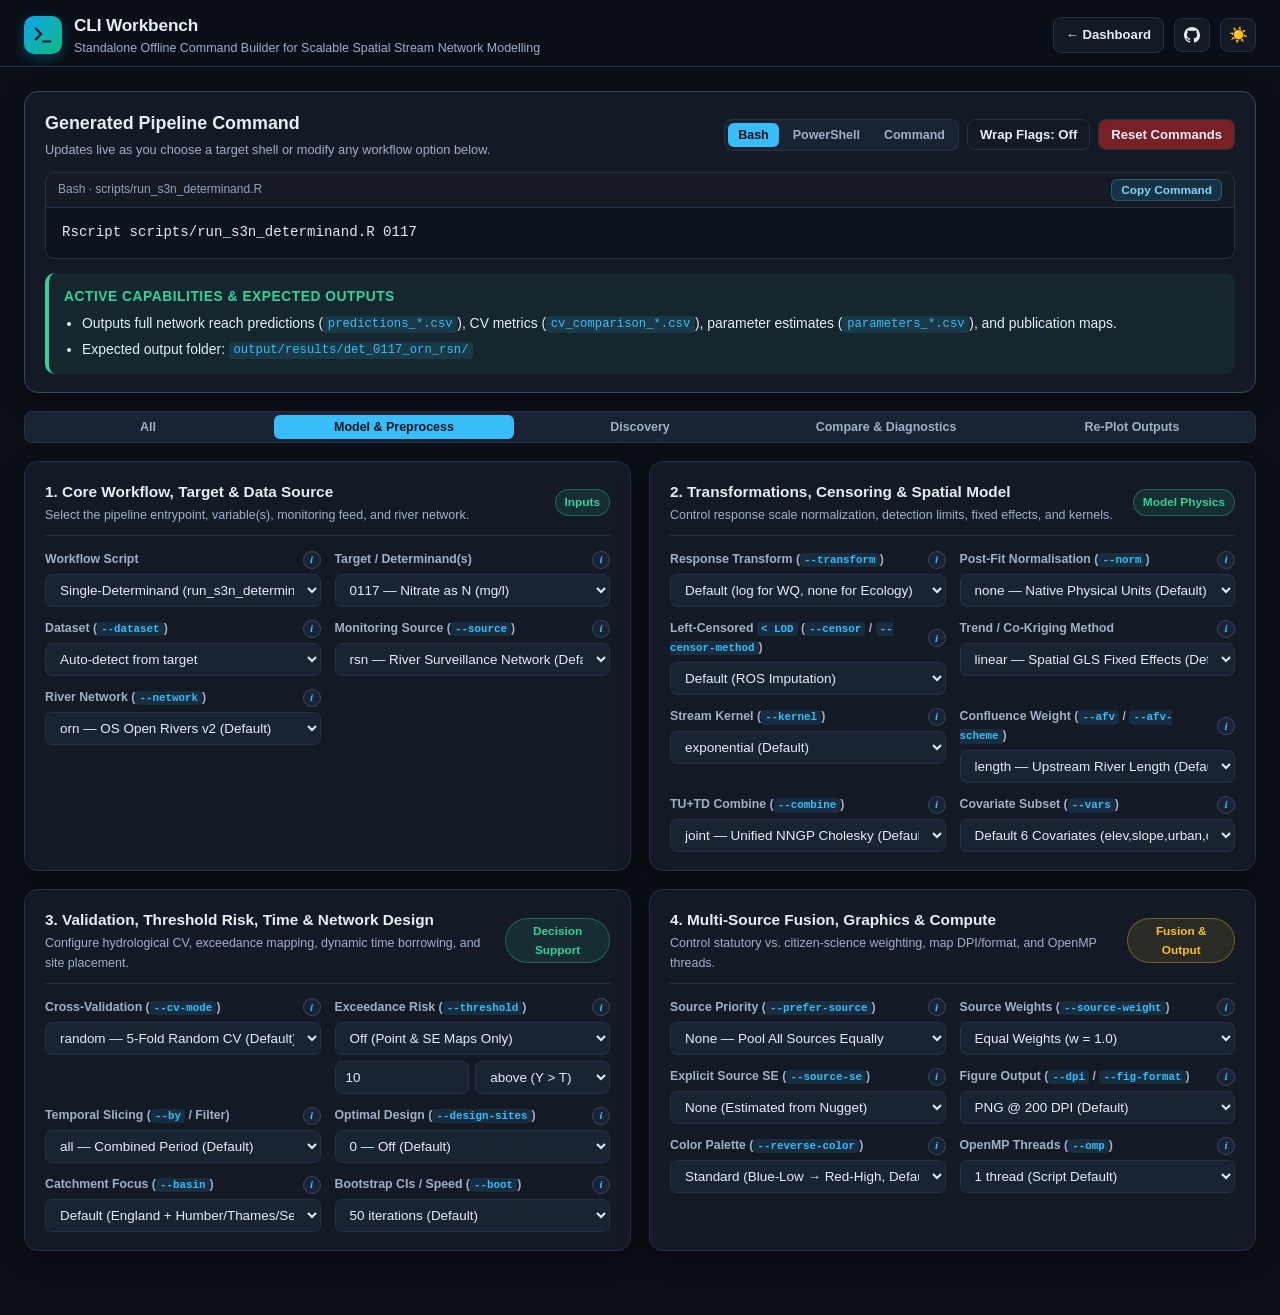
==== commit 983e6a11: "Update modelling dashboard - better info and case-study examples" ====
--- a/cli_workbench/index.html
+++ b/cli_workbench/index.html
@@ -3,7 +3,7 @@
 <head>
   <meta charset="UTF-8" />
   <meta name="viewport" content="width=device-width, initial-scale=1.0" />
-  <title>Pipeline CLI Workbench &middot; Spatial Stream Network Modelling</title>
+  <title>CLI Workbench &middot; Scalable Spatial Stream Network Modelling</title>
   <link rel="stylesheet" href="styles.css" />
 </head>
 <body>
@@ -19,14 +19,19 @@
           </svg>
         </div>
         <div>
-          <h1 class="brand-title">Pipeline CLI Workbench</h1>
-          <p class="brand-sub">Standalone Offline Command Builder &middot; Grouped Options, Dropdowns &amp; Hover Reference</p>
+          <h1 class="brand-title">CLI Workbench</h1>
+          <p class="brand-sub">Standalone Offline Command Builder for Scalable Spatial Stream Network Modelling</p>
         </div>
       </div>
 
       <div class="header-controls">
         <a class="btn" href="../modelling_dashboard/index.html" title="Open the Case-Study Modelling Dashboard (when available)">&larr; Dashboard</a>
-        <button id="themeToggleBtn" class="btn" type="button" title="Toggle Dark / Light Theme">☀️ Light Mode</button>
+        <a class="btn btn-icon" href="https://github.com/benbell95/spatial_stream_model" target="_blank" rel="noopener noreferrer" title="GitHub Repository (benbell95/spatial_stream_model)" aria-label="GitHub Repository">
+          <svg width="16" height="16" viewBox="0 0 16 16" fill="currentColor" aria-hidden="true">
+            <path d="M8 0C3.58 0 0 3.58 0 8c0 3.54 2.29 6.53 5.47 7.59.4.07.55-.17.55-.38 0-.19-.01-.82-.01-1.49-2.01.37-2.53-.49-2.69-.94-.09-.23-.48-.94-.82-1.13-.28-.15-.68-.52-.01-.53.63-.01 1.08.58 1.23.82.72 1.21 1.87.87 2.33.66.07-.52.28-.87.51-1.07-1.78-.2-3.64-.89-3.64-3.95 0-.87.31-1.59.82-2.15-.08-.2-.36-1.02.08-2.12 0 0 .67-.21 2.2.82.64-.18 1.32-.27 2-.27s1.36.09 2 .27c1.53-1.04 2.2-.82 2.2-.82.44 1.1.16 1.92.08 2.12.51.56.82 1.27.82 2.15 0 3.07-1.87 3.75-3.65 3.95.29.25.54.73.54 1.48 0 1.07-.01 1.93-.01 2.2 0 .21.15.46.55.38A8.01 8.01 0 0 0 16 8c0-4.42-3.58-8-8-8Z"/>
+          </svg>
+        </a>
+        <button id="themeToggleBtn" class="btn btn-icon" type="button" title="Toggle Dark / Light Theme" aria-label="Toggle Dark / Light Theme">☀️</button>
       </div>
     </div>
   </header>
--- a/cli_workbench/styles.css
+++ b/cli_workbench/styles.css
@@ -200,6 +200,7 @@
 .btn:hover { border-color: var(--accent-primary); background: var(--bg-elevated); }
 .btn-primary { background: var(--accent-primary); color: #06131f; border-color: transparent; }
 .btn-primary:hover { filter: brightness(1.08); background: var(--accent-primary); }
+.btn-icon { width: 36px; height: 34px; padding: 0; justify-content: center; font-size: 0.95rem; line-height: 1; }
 .btn-reset { background: rgba(220, 38, 38, 0.50); border-color: var(--border-subtle); color: var(--text-primary); }
 .btn-reset:hover { background: rgba(220, 38, 38, 0.65); border-color: var(--accent-primary); color: var(--text-primary); }
 
@@ -363,6 +364,8 @@
 .pill {
   display: inline-flex;
   align-items: center;
+  justify-content: center;
+  text-align: center;
   gap: 5px;
   font-size: 0.74rem;
   font-weight: 600;
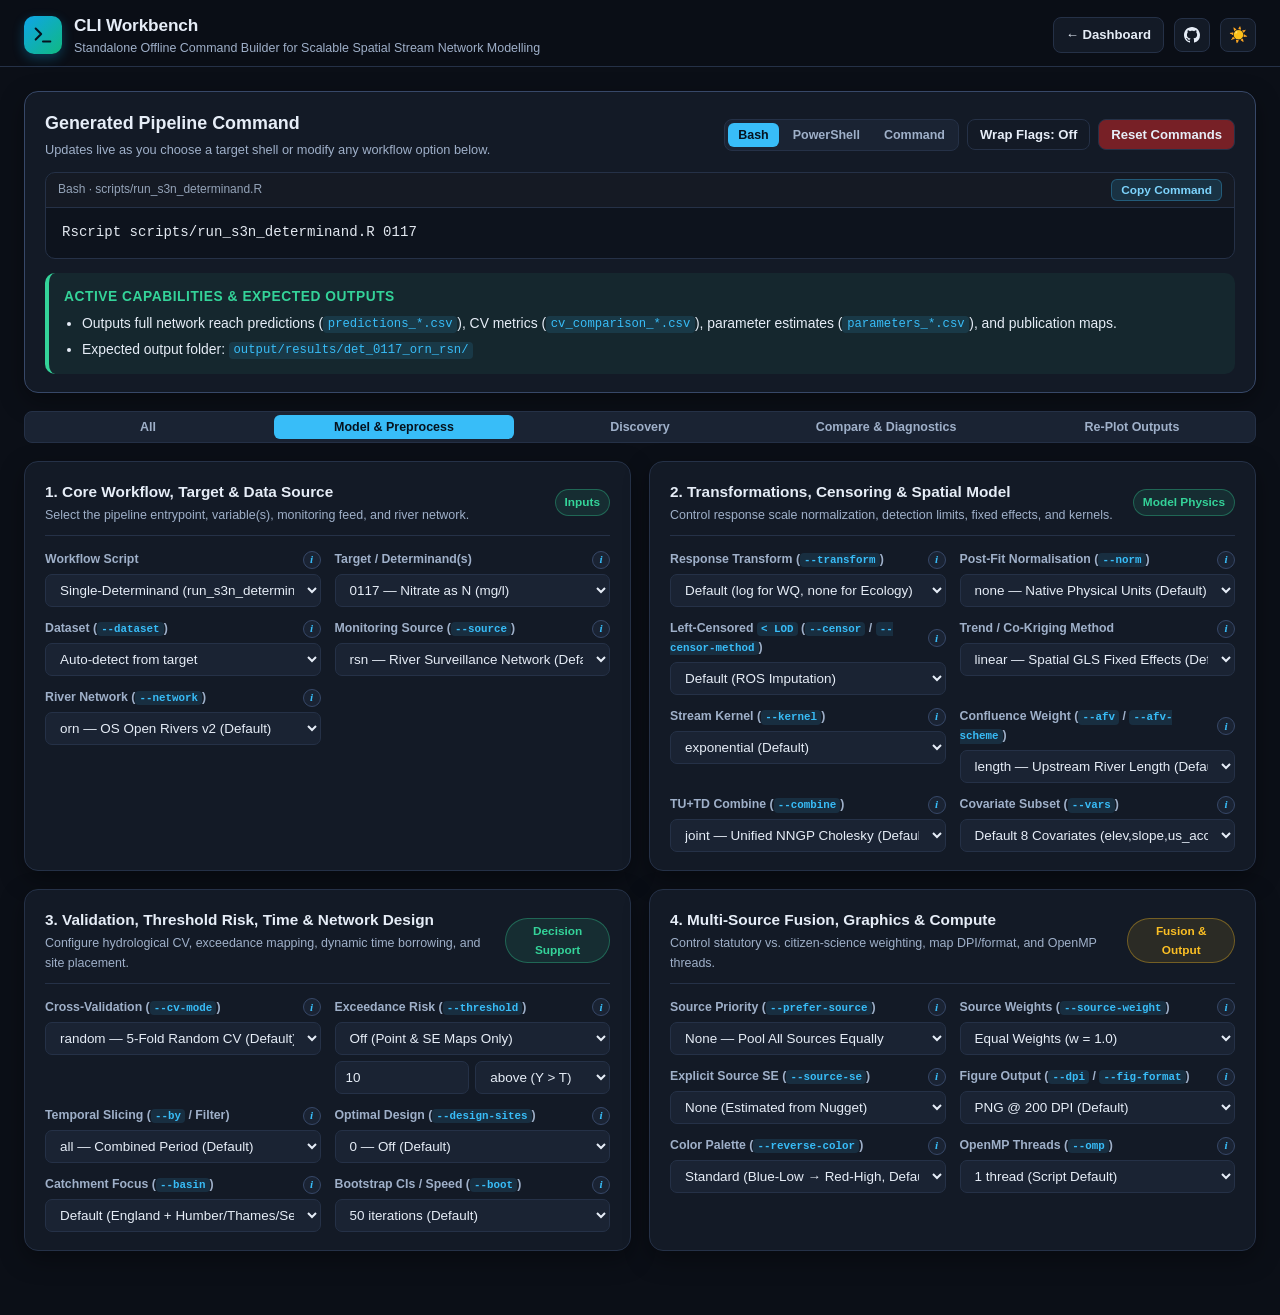
==== commit 20373a02: "All round bug fixes" ====
--- a/cli_workbench/index.html
+++ b/cli_workbench/index.html
@@ -229,12 +229,12 @@
                 <label for="wbNetworkSel">River Network (<code>--network</code>)</label>
                 <span class="info-wrap">
                   <button type="button" class="info-tip-btn" aria-label="Info about Network flag">i</button>
-                  <span class="info-popover"><strong>Stream Topology (<code>--network</code>)</strong><code>orn</code> selects England's Ordnance Survey Open Rivers Network v2 (<code>90,876+</code> directed reaches). Switch to <em>Custom...</em> for a Bring-Your-Own-Water-Network (<code>BYOWN</code>) profile registered in <code>configs/networks/</code>.</span>
+                  <span class="info-popover"><strong>Stream Topology (<code>--network</code>)</strong><code>orn</code> selects England's Ordnance Survey Open Rivers Network v2 (<code>90,876+</code> directed reaches). Switch to <em>Custom...</em> for a custom water network profile registered in <code>configs/networks/</code>.</span>
                 </span>
               </div>
               <select id="wbNetworkSel">
                 <option value="orn">orn — OS Open Rivers v2 (Default)</option>
-                <option value="custom">Custom BYOWN network ID...</option>
+                <option value="custom">Custom network ID...</option>
               </select>
               <input id="wbNetworkCustom" class="wb-custom-sub" type="text" value="" placeholder="e.g. my_basin_net" hidden />
             </div>
@@ -376,13 +376,13 @@
                 <label for="wbVarsSel">Covariate Subset (<code>--vars</code>)</label>
                 <span class="info-wrap">
                   <button type="button" class="info-tip-btn" aria-label="Info about Vars flag">i</button>
-                  <span class="info-popover"><strong>Custom Covariate Subset (<code>--vars</code>)</strong>Modify the default 6 predictors (<code>elev,slope,urban,chalk,sand,clay</code>) using modifiers like <code>-chalk,-sand,+aquifer</code> or an explicit list. Use <em>List Covariates</em> under Discovery for all columns.</span>
+                  <span class="info-popover"><strong>Custom Covariate Subset (<code>--vars</code>)</strong>Modify the default 8 predictors (<code>elev,slope,us_accum,chalk,sand,peat,easting,northing</code>) using modifiers like <code>-chalk,-sand,+aquifer</code> or an explicit list. Use <em>List Covariates</em> under Discovery for all columns.</span>
                 </span>
               </div>
               <select id="wbVarsSel">
-                <option value="">Default 6 Covariates (elev,slope,urban,chalk,sand,clay)</option>
+                <option value="">Default 8 Covariates (elev,slope,us_accum,chalk,sand,peat,easting,northing)</option>
                 <option value="-chalk,-sand,+aquifer">-chalk,-sand,+aquifer (Swap Geology for Aquifer)</option>
-                <option value="elev,slope,urban,aquifer">elev,slope,urban,aquifer (4-Var Subset)</option>
+                <option value="elev,slope,us_accum,aquifer">elev,slope,us_accum,aquifer (4-Var Subset)</option>
                 <option value="custom">Custom covariate expression...</option>
               </select>
               <input id="wbVarsCustom" class="wb-custom-sub" type="text" value="" placeholder="e.g. -chalk,+aquifer or elev,slope" hidden />
@@ -405,15 +405,14 @@
                 <label for="wbCvMode">Cross-Validation (<code>--cv-mode</code>)</label>
                 <span class="info-wrap">
                   <button type="button" class="info-tip-btn" aria-label="Info about CV Mode flag">i</button>
-                  <span class="info-popover"><strong>Holdout Validation Strategy (<code>--cv-mode</code>)</strong><code>random</code> uses 5-fold random splits; <code>spatial</code> uses K-means geographic blocks; <code>catchment</code> tests whole-basin extrapolation; <code>downstream</code> / <code>upstream</code> test flow-direction generalization.</span>
+                  <span class="info-popover"><strong>Holdout Validation Strategy (<code>--cv-mode</code>)</strong><code>random</code> uses 5-fold random splits; <code>spatial_block</code> uses K-means geographic blocks; <code>catchment</code> tests whole-basin extrapolation; <code>strahler</code> tests mainstem-to-headwater generalization.</span>
                 </span>
               </div>
               <select id="wbCvMode">
                 <option value="random">random — 5-Fold Random CV (Default)</option>
-                <option value="spatial">spatial — K-Means Spatial Blocks</option>
+                <option value="spatial_block">spatial_block — K-Means Spatial Blocks</option>
                 <option value="catchment">catchment — Leave-Catchment-Out CV</option>
-                <option value="downstream">downstream — Hold Out Lower Reaches</option>
-                <option value="upstream">upstream — Hold Out Headwaters</option>
+                <option value="strahler">strahler — Mainstem-to-Headwater Extrapolation</option>
               </select>
             </div>
 
--- a/cli_workbench/styles.css
+++ b/cli_workbench/styles.css
@@ -735,7 +735,7 @@
   transition: border-color 0.15s ease, box-shadow 0.15s ease;
 }
 .wb-group-card.is-mode-active {
-  border-color: var(--accent);
+  border-color: var(--accent-primary);
   box-shadow: 0 0 0 1px rgba(15, 118, 110, 0.18), var(--shadow-card);
 }
 .wb-group-card-full {
@@ -1087,8 +1087,8 @@
 
 .modal-nav:hover {
   background: rgba(15, 23, 42, 0.94);
-  border-color: var(--accent);
-  color: var(--accent);
+  border-color: var(--accent-primary);
+  color: var(--accent-primary);
 }
 
 .modal-nav:active {
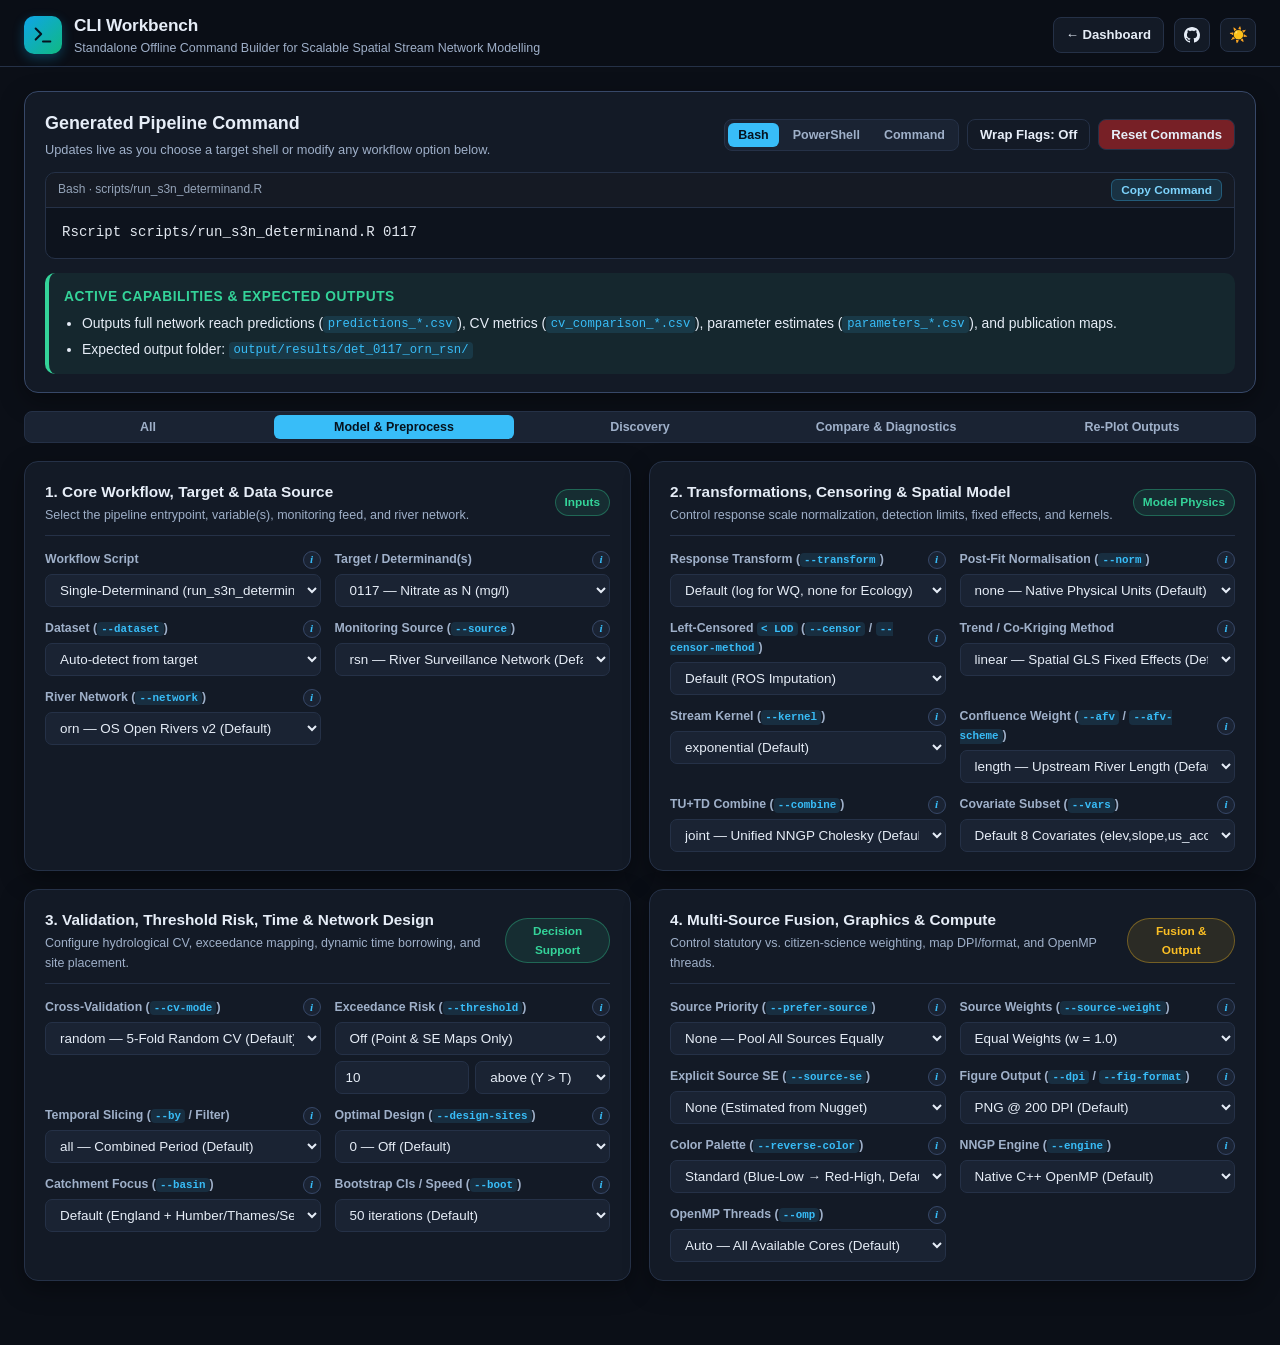
==== commit c12ac71c: "Update pipeline so S3N is now optional" ====
--- a/cli_workbench/index.html
+++ b/cli_workbench/index.html
@@ -620,16 +620,31 @@
               </select>
             </div>
 
+            <div class="field" data-applies="det">
+              <div class="field-head">
+                <label for="wbEngine">NNGP Engine (<code>--engine</code>)</label>
+                <span class="info-wrap">
+                  <button type="button" class="info-tip-btn" aria-label="Info about Engine flag">i</button>
+                  <span class="info-popover"><strong>Spatial Fitting &amp; Bootstrap Engine (<code>--engine</code>)</strong><code>cpp</code> (default) uses our thread-safe C++ OpenMP NNGP solver and Saha &amp; Datta spatial residual bootstrap across all 4 kernels. Select <code>brisc</code> only to use the legacy external <code>S3N::BRISC</code> package fallback (Exponential without ME).</span>
+                </span>
+              </div>
+              <select id="wbEngine">
+                <option value="cpp">Native C++ OpenMP (Default)</option>
+                <option value="brisc">Legacy S3N / BRISC Fallback</option>
+              </select>
+            </div>
+
             <div class="field" data-applies="det,cokrig">
               <div class="field-head">
                 <label for="wbOmp">OpenMP Threads (<code>--omp</code>)</label>
                 <span class="info-wrap">
                   <button type="button" class="info-tip-btn" aria-label="Info about OpenMP flag">i</button>
-                  <span class="info-popover"><strong>Parallel C++ Compute (<code>--omp</code>)</strong>Controls thread count inside <code>s3n_fast_neighbors.so</code> for NNGP likelihood, kriging prediction, weighted Co-Kriging, and Greedy Optimal Monitoring Design. Defaults to <code>1</code> in R; pass <code>4</code> on laptops or <code>8+</code> on workstations.</span>
+                  <span class="info-popover"><strong>Parallel C++ Compute (<code>--omp</code>)</strong>Controls thread count inside <code>s3n_fast_neighbors.so</code> for NNGP likelihood, spatial residual bootstrap, kriging prediction, weighted Co-Kriging, and Greedy Optimal Monitoring Design. Defaults to all available CPU cores for single-target runs (or pass <code>1</code> / <code>4</code> / <code>8</code>).</span>
                 </span>
               </div>
               <select id="wbOmp">
-                <option value="1">1 thread (Script Default)</option>
+                <option value="auto">Auto — All Available Cores (Default)</option>
+                <option value="1">1 thread (Single-Threaded)</option>
                 <option value="4">4 threads (Multi-Core)</option>
                 <option value="8">8 threads (Workstation Fast)</option>
               </select>
